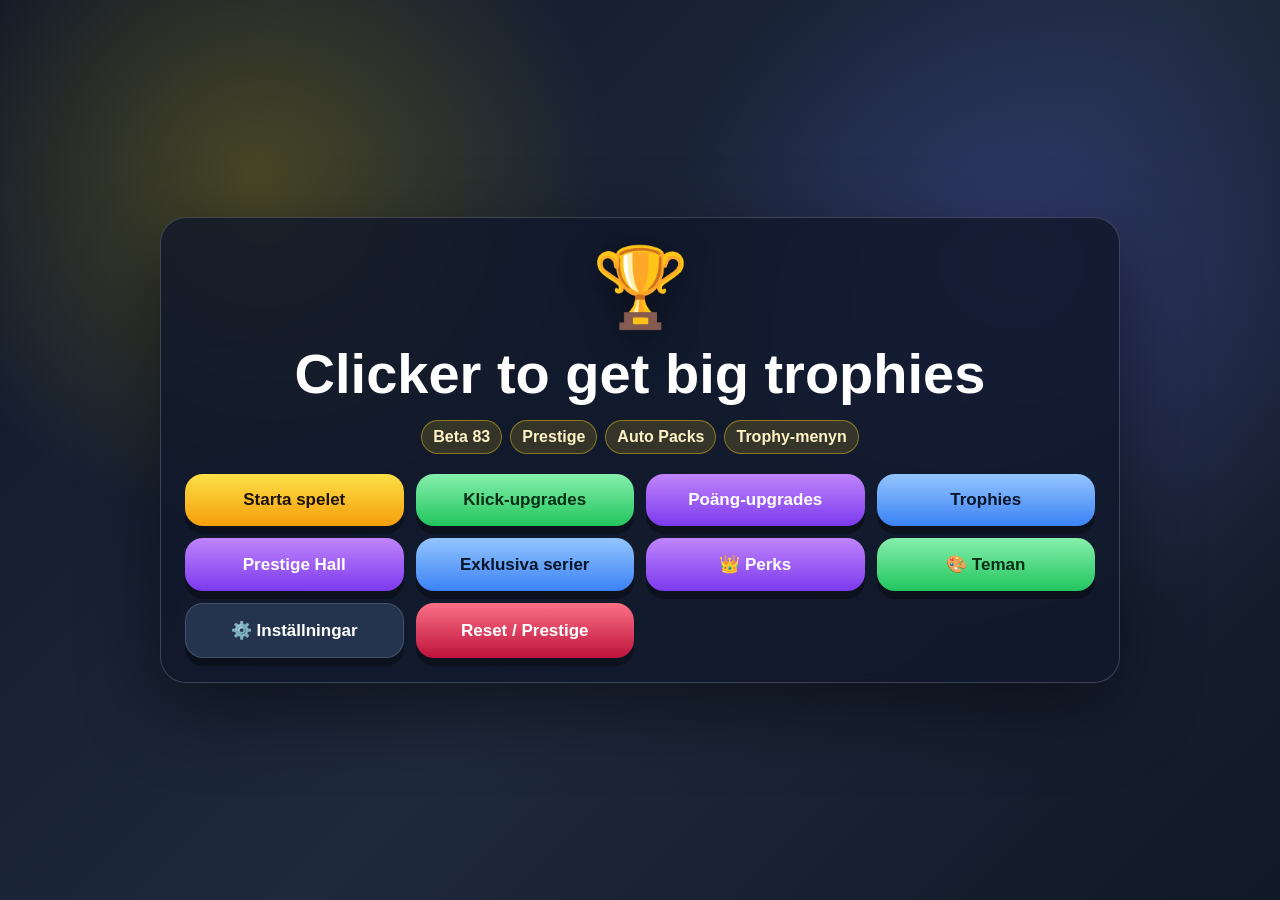
==== index-1.html @ 45971e63 "Add files via upload" ====
<!DOCTYPE html>
<html lang="sv">
<head>
<meta charset="UTF-8">
<meta name="viewport" content="width=device-width, initial-scale=1.0">
<title>Clicker to get big trophies - Beta 83</title>
<meta name="theme-color" content="#1e40af">
<meta name="mobile-web-app-capable" content="yes">
<meta name="apple-mobile-web-app-capable" content="yes">
<meta name="apple-mobile-web-app-status-bar-style" content="black-translucent">
<meta name="apple-mobile-web-app-title" content="Big Trophies">
<link rel="icon" type="image/png" sizes="32x32" href="favicon-32.png">
<link rel="icon" type="image/png" sizes="192x192" href="icon-192.png">
<link rel="apple-touch-icon" href="icon-192.png">
<link rel="manifest" href="manifest.json">
<style>
*{box-sizing:border-box;-webkit-tap-highlight-color:transparent}
html,body{margin:0;width:100%;height:100%;overflow:hidden;font-family:Arial,Helvetica,sans-serif;background:#111827;color:white;user-select:none}
body{
  background:
    radial-gradient(circle at 20% 20%,rgba(255,215,0,.22),transparent 28%),
    radial-gradient(circle at 80% 30%,rgba(99,102,241,.28),transparent 30%),
    linear-gradient(135deg,#0f172a,#1e293b 55%,#111827);
}
.screen{position:fixed;inset:0;display:flex;align-items:center;justify-content:center;padding:18px}
.panel{
  width:min(960px,94vw);max-height:92vh;overflow:auto;background:rgba(15,23,42,.80);
  border:1px solid rgba(255,255,255,.18);border-radius:26px;padding:24px;
  box-shadow:0 26px 80px rgba(0,0,0,.48);text-align:center;backdrop-filter:blur(10px)
}
.logo{font-size:clamp(38px,8vw,78px);margin-bottom:8px;filter:drop-shadow(0 8px 18px rgba(0,0,0,.45))}
h1{margin:0;font-size:clamp(30px,6vw,56px)}
.subtitle{color:#dbeafe;font-size:18px;line-height:1.45;margin:14px auto 18px;max-width:760px}
.tagrow{display:flex;justify-content:center;flex-wrap:wrap;gap:8px;margin:14px 0 20px}
.tag{padding:7px 11px;border-radius:999px;background:rgba(250,204,21,.15);border:1px solid rgba(250,204,21,.45);color:#fef3c7;font-weight:800}
.menu{display:grid;grid-template-columns:repeat(auto-fit,minmax(175px,1fr));gap:12px;margin-top:18px}
button{border:0;border-radius:18px;padding:16px 18px;font-size:17px;font-weight:900;cursor:pointer;box-shadow:0 8px 0 rgba(0,0,0,.32)}
button:active{transform:translateY(3px);box-shadow:0 5px 0 rgba(0,0,0,.32)}
button:disabled{opacity:.45;filter:grayscale(.8);cursor:not-allowed}
.primary{background:linear-gradient(#fde047,#f59e0b);color:#1f1300}
.blue{background:linear-gradient(#93c5fd,#3b82f6);color:#071529}
.green{background:linear-gradient(#86efac,#22c55e);color:#052e16}
.purple{background:linear-gradient(#c084fc,#7c3aed);color:white}
.red{background:linear-gradient(#fb7185,#be123c);color:white}
.dark{background:#24344f;color:white;border:1px solid rgba(255,255,255,.15)}
#gameScreen,#trophyScreen,#aboutScreen,#clickUpgradeScreen,#pointUpgradeScreen,#resetScreen,#prestigeHallScreen,#exclusiveSeriesScreen,#perkScreen,#settingsScreen,#changelogScreen,#themeScreen{display:none}
.topbar{position:absolute;top:14px;left:14px;right:14px;display:flex;justify-content:space-between;gap:10px;z-index:5}
.topbar .rightBtns{display:flex;gap:8px;flex-wrap:wrap;justify-content:flex-end}
.smallBtn{padding:10px 13px;font-size:14px;border-radius:14px}
.stats{display:grid;grid-template-columns:repeat(auto-fit,minmax(145px,1fr));gap:12px;margin:18px 0}
.stat{background:rgba(255,255,255,.08);border:1px solid rgba(255,255,255,.14);border-radius:18px;padding:14px}
.stat b{display:block;font-size:26px;color:#facc15;margin-top:4px;word-break:break-word;overflow-wrap:anywhere}
.gamePanel{width:min(1120px,96vw);}
.playLayout{display:grid;grid-template-columns:minmax(280px,1fr) minmax(260px,360px);gap:20px;align-items:center;margin-top:18px}
.clickZone{display:flex;flex-direction:column;align-items:center;justify-content:center;min-height:min(66vh,560px);padding:8px}
.sideStats{display:grid;grid-template-columns:1fr;gap:12px;align-self:stretch;align-content:center}
.sideStats .stat{text-align:left;min-width:0}
.sideStats .stat b{font-size:clamp(18px,2.6vw,28px);line-height:1.1;max-width:100%;white-space:normal;overflow-wrap:anywhere;word-break:break-word}
.clickButton{
  width:min(390px,58vw,58vh);height:min(390px,58vw,58vh);border-radius:50%;margin:10px auto 14px;
  display:grid;place-items:center;font-size:clamp(86px,16vw,150px);background:radial-gradient(circle at 35% 25%,#fff7ad,#f59e0b 62%,#92400e);
  box-shadow:0 18px 0 #713f12,0 0 60px rgba(250,204,21,.50);border:6px solid rgba(255,255,255,.42);
  cursor:pointer;transition:transform .08s, filter .08s;
}
.clickHint{color:#fef3c7;font-weight:900;text-shadow:0 3px 10px rgba(0,0,0,.55);margin-top:4px}
@media(max-width:760px){
  .playLayout{grid-template-columns:1fr;gap:12px}
  .clickZone{min-height:auto;padding-top:22px}
  .sideStats{grid-template-columns:repeat(2,minmax(0,1fr));align-content:start}
  .sideStats .stat{padding:11px}
  .sideStats .stat b{font-size:clamp(16px,5vw,22px)}
  .clickButton{width:min(320px,72vw);height:min(320px,72vw);font-size:clamp(78px,22vw,126px)}
}
@media(max-width:420px){.sideStats{grid-template-columns:1fr}}
.clickButton:active{transform:scale(.96) translateY(5px);box-shadow:0 10px 0 #713f12,0 0 44px rgba(250,204,21,.42);filter:brightness(1.08)}
.pop{position:fixed;pointer-events:none;font-weight:900;color:#fef3c7;text-shadow:0 3px 8px #000;animation:floatUp .8s ease-out forwards;z-index:99}
@keyframes floatUp{from{opacity:1;transform:translate(-50%,-50%) scale(1)}to{opacity:0;transform:translate(-50%,-130%) scale(1.35)}}
.grid{display:grid;grid-template-columns:repeat(auto-fit,minmax(185px,1fr));gap:12px;margin-top:18px}
.card{padding:16px;border-radius:18px;background:rgba(255,255,255,.08);border:1px solid rgba(255,255,255,.14)}
.card .icon{font-size:44px;margin-bottom:6px}
.locked{opacity:.42;filter:grayscale(.8)}
.unlocked{border-color:rgba(250,204,21,.7);background:rgba(250,204,21,.15);box-shadow:0 0 24px rgba(250,204,21,.16)}
.exclusive{border-color:rgba(255,160,220,.8);background:rgba(255,120,200,.14);box-shadow:0 0 24px rgba(255,120,200,.18)}
.exclusiveBadge{display:inline-block;margin-top:7px;padding:4px 8px;border-radius:999px;background:rgba(255,120,200,.22);border:1px solid rgba(255,170,220,.65);color:#ffd7ef;font-weight:900;font-size:12px}
.blackhole{border-color:#444!important;background:linear-gradient(180deg,#151515,#050505)!important;box-shadow:0 0 20px rgba(0,0,0,.8),0 0 8px rgba(120,120,120,.4)}
.blackholeBadge{display:inline-block;margin-top:7px;padding:4px 8px;border-radius:999px;background:#111;border:1px solid #666;color:#f0f0f0;font-weight:900;font-size:12px}
.infinity{border-color:rgba(140,220,255,.8)!important;background:rgba(60,130,220,.12)!important;box-shadow:0 0 24px rgba(80,180,255,.18)}
.infinityBadge{display:inline-block;margin-top:7px;padding:4px 8px;border-radius:999px;background:rgba(80,180,255,.18);border:1px solid rgba(140,220,255,.7);color:#d8f4ff;font-weight:900;font-size:12px}
.nostalgia{border-color:rgba(217,164,96,.9)!important;background:linear-gradient(180deg,rgba(80,48,25,.35),rgba(40,24,12,.25))!important;box-shadow:0 0 24px rgba(217,164,96,.28)}
.nostalgiaBadge{display:inline-block;margin-top:7px;padding:4px 8px;border-radius:999px;background:rgba(120,72,35,.28);border:1px solid rgba(217,164,96,.75);color:#ffe7bd;font-weight:900;font-size:12px}

.nextGoal{margin-top:10px;color:#dbeafe;font-weight:800}
.upgradeCard{text-align:left;display:flex;gap:14px;align-items:center;justify-content:space-between}
.upgradeInfo{flex:1}
.upgradeInfo b{display:block;font-size:18px;margin-bottom:5px}
.upgradeInfo small{color:#dbeafe;line-height:1.35}
.cost{color:#facc15;font-weight:900}
.count{color:#86efac;font-weight:900}
.warning{border:1px solid rgba(251,113,133,.6);background:rgba(127,29,29,.28);border-radius:18px;padding:16px;margin-top:16px}

.prestigeCard{position:relative;overflow:hidden}
.prestigeLocked{opacity:.55;filter:grayscale(1);background:rgba(80,80,80,.18)!important;border-color:#777!important;box-shadow:none!important}
.prestigeUnlocked{opacity:1!important;filter:none!important;background:linear-gradient(180deg,rgba(34,197,94,.34),rgba(5,46,22,.30))!important;border-color:#22c55e!important;box-shadow:0 0 26px rgba(34,197,94,.48)!important}
.prestigeFrame-bronze{border-color:#cd7f32!important;box-shadow:0 0 20px rgba(205,127,50,.34)}
.prestigeFrame-silver{border-color:#c0c0c0!important;box-shadow:0 0 20px rgba(220,220,220,.34)}
.prestigeFrame-gold{border-color:#ffd700!important;box-shadow:0 0 22px rgba(255,215,0,.38)}
.prestigeFrame-diamond{border-color:#7dd3fc!important;box-shadow:0 0 24px rgba(125,211,252,.42)}
.prestigeFrame-master{border-color:#c084fc!important;box-shadow:0 0 24px rgba(192,132,252,.38)}
.prestigeFrame-galaxy{border-color:#818cf8!important;box-shadow:0 0 26px rgba(129,140,248,.42)}
.prestigeFrame-blackhole{border-color:#111!important;background:linear-gradient(180deg,#161616,#050505)!important;box-shadow:0 0 26px rgba(0,0,0,.9)}
.prestigeFrame-infinity{border-color:#22d3ee!important;box-shadow:0 0 26px rgba(34,211,238,.45)}
.prestigeFrame-legend{border-color:#f59e0b!important;box-shadow:0 0 26px rgba(245,158,11,.48)}
.prestigeFrame-hampus{border-color:#f9a8d4!important;background:rgba(255,120,200,.14)!important;box-shadow:0 0 28px rgba(249,168,212,.42)}
.prestigeFrame-hampusmaster{border-color:#ff66cc!important;background:linear-gradient(180deg,rgba(255,80,180,.25),rgba(80,20,70,.25))!important;box-shadow:0 0 34px rgba(255,102,204,.58),0 0 18px rgba(255,215,0,.25)}
.prestigeFrame-loyal{border-color:#22c55e!important;background:linear-gradient(180deg,rgba(34,197,94,.25),rgba(6,78,59,.25))!important;box-shadow:0 0 34px rgba(34,197,94,.55),0 0 18px rgba(250,204,21,.18)}
.prestigeFrame-mythic{border-color:#fb7185!important;box-shadow:0 0 26px rgba(251,113,133,.45)}
.prestigeFrame-celestial{border-color:#e0f2fe!important;box-shadow:0 0 28px rgba(224,242,254,.48)}
.prestigeFrame-quantum{border-color:#38bdf8!important;box-shadow:0 0 28px rgba(56,189,248,.5)}
.prestigeFrame-universal{border-color:#34d399!important;box-shadow:0 0 28px rgba(52,211,153,.45)}
.prestigeFrame-stellar{border-color:#fb923c!important;box-shadow:0 0 28px rgba(251,146,60,.45)}
.prestigeFrame-emperor{border-color:#a855f7!important;box-shadow:0 0 30px rgba(168,85,247,.5)}
.prestigeFrame-champion{border-color:#f0abfc!important;box-shadow:0 0 30px rgba(240,171,252,.55)}
.prestigeFrame-king{border-color:#facc15!important;background:linear-gradient(180deg,rgba(0,0,0,.72),rgba(120,80,0,.30))!important;box-shadow:0 0 32px rgba(250,204,21,.55)}
.prestigeFrame-memorytrails{border-color:#84cc16!important;background:linear-gradient(180deg,rgba(34,197,94,.26),rgba(14,116,144,.20),rgba(20,30,15,.32))!important;box-shadow:0 0 32px rgba(132,204,22,.55),0 0 16px rgba(45,212,191,.25)}
.prestigeFrame-frontiermemories{border-color:#d97706!important;background:linear-gradient(180deg,rgba(217,119,6,.30),rgba(120,53,15,.26),rgba(25,15,8,.36))!important;box-shadow:0 0 32px rgba(217,119,6,.55),0 0 18px rgba(250,204,21,.24)}
.lockBadge{display:inline-block;margin-top:7px;padding:4px 8px;border-radius:999px;background:rgba(120,120,120,.20);border:1px solid rgba(180,180,180,.45);color:#e5e7eb;font-weight:900;font-size:12px}


.oskarLegacy{border:2px solid #2e8b57!important;
background:linear-gradient(180deg,rgba(32,96,52,.35),rgba(72,52,18,.25))!important;
box-shadow:0 0 18px rgba(46,139,87,.45),0 0 10px rgba(255,215,0,.25)}
.oskarLegacyBadge{
display:inline-block;margin-top:8px;padding:4px 10px;
border-radius:999px;
background:#1f5d38;
color:#fff7cf;
font-weight:bold;
border:1px solid #d4af37;
}


.undercoverSeries{border:2px solid #2563eb!important;
background:linear-gradient(180deg,rgba(30,64,175,.30),rgba(15,23,42,.30))!important;
box-shadow:0 0 18px rgba(37,99,235,.45)}
.undercoverBadge{
display:inline-block;margin-top:8px;padding:4px 10px;
border-radius:999px;
background:#1e3a8a;
color:white;
font-weight:bold;
border:1px solid #60a5fa;
}


.trophyHunterSeries{
  border:2px solid #facc15!important;
  background:linear-gradient(180deg,rgba(120,80,0,.30),rgba(25,20,5,.35))!important;
  box-shadow:0 0 20px rgba(250,204,21,.45),0 0 10px rgba(0,0,0,.35);
}
.trophyHunterBadge{
  display:inline-block;margin-top:8px;padding:4px 10px;border-radius:999px;
  background:#7c5a00;color:#fff7c2;font-weight:bold;border:1px solid #facc15;
}
.trophyInfoBox{
  margin-top:12px;padding:12px;border-radius:14px;background:rgba(0,0,0,.28);
  border:1px solid rgba(255,255,255,.20);color:#e5e7eb;line-height:1.4;font-size:14px;text-align:left;
}
.trophyInfoBox b{color:#facc15}


.cosmicSeries{
border:2px solid #7c3aed!important;
background:linear-gradient(180deg,rgba(40,20,90,.40),rgba(10,20,60,.35))!important;
box-shadow:0 0 22px rgba(124,58,237,.45),0 0 14px rgba(59,130,246,.35);
}
.cosmicBadge{
display:inline-block;
margin-top:8px;
padding:4px 10px;
border-radius:999px;
background:#312e81;
border:1px solid #8b5cf6;
color:#eef2ff;
font-weight:bold;
}


.teamworkSeries{
  border:2px solid #22c55e!important;
  background:linear-gradient(180deg,rgba(34,197,94,.24),rgba(14,116,144,.20))!important;
  box-shadow:0 0 22px rgba(34,197,94,.38),0 0 12px rgba(45,212,191,.25);
}
.teamworkBadge{
  display:inline-block;margin-top:8px;padding:4px 10px;border-radius:999px;
  background:#14532d;color:#dcfce7;font-weight:bold;border:1px solid #86efac;
}

.fridaSeries{
  border:2px solid #f9a8d4!important;
  background:linear-gradient(180deg,rgba(249,168,212,.26),rgba(251,191,36,.16))!important;
  box-shadow:0 0 24px rgba(249,168,212,.42),0 0 14px rgba(250,204,21,.22);
}
.fridaBadge{
  display:inline-block;margin-top:8px;padding:4px 10px;border-radius:999px;
  background:#831843;color:#ffe4f1;font-weight:bold;border:1px solid #f9a8d4;
}

.helgeSeries{
  border:2px solid #86efac!important;
  background:linear-gradient(180deg,rgba(34,197,94,.24),rgba(250,204,21,.14))!important;
  box-shadow:0 0 24px rgba(134,239,172,.42),0 0 14px rgba(250,204,21,.22);
}
.helgeBadge{
  display:inline-block;margin-top:8px;padding:4px 10px;border-radius:999px;
  background:#166534;color:#dcfce7;font-weight:bold;border:1px solid #bbf7d0;
}


.helgeBigPower{
  border:2px solid #facc15!important;
  background:linear-gradient(180deg,rgba(34,197,94,.34),rgba(250,204,21,.22),rgba(15,23,42,.30))!important;
  box-shadow:0 0 28px rgba(250,204,21,.48),0 0 18px rgba(34,197,94,.42);
}
.helgeBigPowerBadge{
  display:inline-block;margin-top:8px;padding:4px 10px;border-radius:999px;
  background:#365314;color:#fef9c3;font-weight:bold;border:1px solid #fde047;
}


.ellieQueen{
  border:2px solid #c084fc!important;
  background:linear-gradient(180deg,rgba(192,132,252,.32),rgba(250,204,21,.18),rgba(30,20,60,.30))!important;
  box-shadow:0 0 28px rgba(192,132,252,.50),0 0 18px rgba(250,204,21,.26);
}
.ellieQueenBadge{
  display:inline-block;margin-top:8px;padding:4px 10px;border-radius:999px;
  background:#581c87;color:#f5e8ff;font-weight:bold;border:1px solid #d8b4fe;
}

.vildaQueen{
  border:2px solid #fb7185!important;
  background:linear-gradient(180deg,rgba(251,113,133,.30),rgba(250,204,21,.18),rgba(70,20,45,.30))!important;
  box-shadow:0 0 28px rgba(251,113,133,.50),0 0 18px rgba(250,204,21,.25);
}
.vildaQueenBadge{
  display:inline-block;margin-top:8px;padding:4px 10px;border-radius:999px;
  background:#881337;color:#ffe4e6;font-weight:bold;border:1px solid #fda4af;
}

.stammisSeries{
  border:2px solid #f59e0b!important;
  background:linear-gradient(180deg,rgba(245,158,11,.26),rgba(120,53,15,.22),rgba(20,20,10,.28))!important;
  box-shadow:0 0 26px rgba(245,158,11,.45),0 0 14px rgba(250,204,21,.20);
}
.stammisBadge{
  display:inline-block;margin-top:8px;padding:4px 10px;border-radius:999px;
  background:#7c2d12;color:#fffbeb;font-weight:bold;border:1px solid #fdba74;
}

.stammisRemixSeries{
  border:2px solid #ef4444!important;
  background:linear-gradient(180deg,rgba(239,68,68,.26),rgba(245,158,11,.22),rgba(69,10,10,.30))!important;
  box-shadow:0 0 28px rgba(239,68,68,.45),0 0 18px rgba(250,204,21,.25);
}
.stammisRemixBadge{
  display:inline-block;margin-top:8px;padding:4px 10px;border-radius:999px;
  background:#7f1d1d;color:#fff7ed;font-weight:bold;border:1px solid #f97316;
}

.memoryTrailsSeries{
  border:2px solid #84cc16!important;
  background:linear-gradient(180deg,rgba(34,197,94,.24),rgba(14,116,144,.18),rgba(20,30,15,.30))!important;
  box-shadow:0 0 26px rgba(132,204,22,.42),0 0 14px rgba(45,212,191,.20);
}
.memoryTrailsBadge{
  display:inline-block;margin-top:8px;padding:4px 10px;border-radius:999px;
  background:#365314;color:#ecfccb;font-weight:bold;border:1px solid #bef264;
}


.frontierMemoriesSeries{
  border:2px solid #d97706!important;
  background:linear-gradient(180deg,rgba(217,119,6,.28),rgba(120,53,15,.26),rgba(25,15,8,.34))!important;
  box-shadow:0 0 28px rgba(217,119,6,.46),0 0 16px rgba(250,204,21,.22);
}
.frontierMemoriesBadge{
  display:inline-block;margin-top:8px;padding:4px 10px;border-radius:999px;
  background:#78350f;color:#ffedd5;font-weight:bold;border:1px solid #fdba74;
}

.sveaSeries{
  border:2px solid #a78bfa!important;
  background:linear-gradient(180deg,rgba(88,28,135,.30),rgba(30,20,60,.32))!important;
  box-shadow:0 0 20px rgba(167,139,250,.45),0 0 10px rgba(255,255,255,.10);
}
.sveaBadge{
  display:inline-block;margin-top:8px;padding:4px 10px;border-radius:999px;
  background:#4c1d95;color:#f3e8ff;font-weight:bold;border:1px solid #c4b5fd;
}

.dorisSeries{
  border:2px solid #fbbf24!important;
  background:linear-gradient(180deg,rgba(251,191,36,.24),rgba(120,53,15,.24))!important;
  box-shadow:0 0 22px rgba(251,191,36,.42),0 0 12px rgba(244,114,182,.20);
}
.dorisBadge{
  display:inline-block;margin-top:8px;padding:4px 10px;border-radius:999px;
  background:#78350f;color:#fffbeb;font-weight:bold;border:1px solid #fcd34d;
}

.seriesLibraryCard{cursor:pointer;text-align:left;position:relative;overflow:hidden}
.seriesLibraryCard:hover{transform:translateY(-2px);transition:.15s}
.seriesLibraryBadge{display:inline-block;margin-top:8px;padding:4px 10px;border-radius:999px;background:rgba(255,255,255,.10);border:1px solid rgba(255,255,255,.22);font-weight:900;font-size:12px}
.seriesInfoBox{margin-top:12px;padding:12px;border-radius:14px;background:rgba(0,0,0,.30);border:1px solid rgba(255,255,255,.20);color:#e5e7eb;line-height:1.45;font-size:14px}
.seriesInfoBox b{color:#facc15}


/* Beta 45: göm snabbmenyer i läs-/kategori-menyer så de inte ligger i vägen */
#trophyScreen .rightBtns,
#prestigeHallScreen .rightBtns,
#exclusiveSeriesScreen .rightBtns,
#aboutScreen .rightBtns,
#resetScreen .rightBtns,
#perkScreen .rightBtns,
#settingsScreen .rightBtns,
#changelogScreen .rightBtns{
  display:none!important;
}
#trophyScreen .topbar,
#prestigeHallScreen .topbar,
#exclusiveSeriesScreen .topbar,
#aboutScreen .topbar,
#resetScreen .topbar,
#perkScreen .topbar,
#settingsScreen .topbar,
#changelogScreen .topbar{
  justify-content:flex-start;
}


/* Beta 57: finslipad Trophy-meny, Perks och inställningar */
.controls{display:flex;gap:10px;flex-wrap:wrap;justify-content:center;margin:14px 0}
.searchInput{width:min(520px,90vw);padding:14px 16px;border-radius:16px;border:1px solid rgba(255,255,255,.22);background:rgba(0,0,0,.28);color:white;font-size:16px;font-weight:800;outline:none}
.filterBtn{padding:10px 13px;font-size:13px;border-radius:999px;background:rgba(255,255,255,.11);color:#fff;border:1px solid rgba(255,255,255,.22);box-shadow:none}
.filterBtn.active{background:linear-gradient(#fde047,#f59e0b);color:#1f1300}
.seriesHeader{grid-column:1/-1;text-align:left;padding:14px 16px;border-radius:18px;background:rgba(0,0,0,.28);border:1px solid rgba(255,255,255,.16);font-weight:900;color:#fef3c7;margin-top:8px}
.seriesProgress{font-size:13px;color:#dbeafe;margin-top:4px;font-weight:800}
.completeBadge{display:inline-block;margin-top:8px;padding:5px 10px;border-radius:999px;background:rgba(34,197,94,.24);border:1px solid rgba(134,239,172,.75);color:#dcfce7;font-weight:900;font-size:12px}
.perkCard{border-color:rgba(250,204,21,.75)!important;background:linear-gradient(180deg,rgba(80,50,120,.28),rgba(20,20,35,.42))!important;box-shadow:0 0 24px rgba(250,204,21,.22)}
.settingsBox{text-align:left;max-width:760px;margin:14px auto;padding:16px;border-radius:18px;background:rgba(0,0,0,.25);border:1px solid rgba(255,255,255,.16)}
textarea.saveBox{width:100%;min-height:110px;border-radius:14px;background:#0b1220;color:#dbeafe;border:1px solid rgba(255,255,255,.22);padding:12px;font-family:monospace}
.settingsMenu{display:grid;grid-template-columns:repeat(auto-fit,minmax(210px,1fr));gap:12px;margin:16px 0}
.settingsSection{display:none}
.settingsSection.active{display:block}
body.noAnim *, body.noAnim *::before, body.noAnim *::after{animation:none!important;transition:none!important}


/* Beta 63: Temaväljare med kattbilder */
body{
  background-image: var(--theme-bg, radial-gradient(circle at 20% 20%,rgba(255,215,0,.22),transparent 28%), radial-gradient(circle at 80% 30%,rgba(99,102,241,.28),transparent 30%), linear-gradient(135deg,#0f172a,#1e293b 55%,#111827))!important;
  background-size: cover!important;
  background-position: center!important;
  background-attachment: fixed!important;
}
body::before{
  content:"";position:fixed;inset:0;pointer-events:none;z-index:-1;
  background:var(--theme-overlay,rgba(0,0,0,0));
}
body.theme-helge{--theme-bg:linear-gradient(rgba(5,10,20,.54),rgba(5,10,20,.82)),var(--theme-photo),linear-gradient(135deg,#0f172a,#1e293b 55%,#111827);--theme-accent:#86efac;--theme-soft:rgba(134,239,172,.28)}
body.theme-doris{--theme-bg:linear-gradient(rgba(5,10,20,.54),rgba(5,10,20,.82)),var(--theme-photo),linear-gradient(135deg,#0f172a,#1e293b 55%,#111827);--theme-accent:#f9a8d4;--theme-soft:rgba(249,168,212,.28)}
body.theme-svea{--theme-bg:linear-gradient(rgba(5,10,20,.54),rgba(5,10,20,.82)),var(--theme-photo),linear-gradient(135deg,#0f172a,#1e293b 55%,#111827);--theme-accent:#fbbf24;--theme-soft:rgba(251,191,36,.28)}
body.theme-classic{--theme-bg:radial-gradient(circle at 20% 20%,rgba(255,215,0,.22),transparent 28%),radial-gradient(circle at 80% 30%,rgba(99,102,241,.28),transparent 30%),linear-gradient(135deg,#0f172a,#1e293b 55%,#111827);--theme-accent:#facc15;--theme-soft:rgba(250,204,21,.15)}
body.theme-cosmic{--theme-bg:radial-gradient(circle at 30% 20%,rgba(168,85,247,.35),transparent 28%),radial-gradient(circle at 70% 35%,rgba(34,211,238,.25),transparent 30%),linear-gradient(135deg,#08001a,#1e1b4b 55%,#020617);--theme-accent:#c084fc;--theme-soft:rgba(168,85,247,.18)}
body.theme-gold{--theme-bg:radial-gradient(circle at 20% 20%,rgba(250,204,21,.45),transparent 28%),radial-gradient(circle at 80% 30%,rgba(245,158,11,.35),transparent 30%),linear-gradient(135deg,#1f1300,#78350f 55%,#111827);--theme-accent:#fde047;--theme-soft:rgba(250,204,21,.22)}
body.theme-helge .panel, body.theme-doris .panel, body.theme-svea .panel, body.theme-cosmic .panel, body.theme-gold .panel{border-color:color-mix(in srgb,var(--theme-accent),white 12%);box-shadow:0 26px 80px rgba(0,0,0,.55),0 0 24px var(--theme-soft)}
.themeGrid{display:grid;grid-template-columns:repeat(auto-fit,minmax(230px,1fr));gap:14px;margin-top:18px}
.themeCard{text-align:left;overflow:hidden;position:relative;padding:0;border:2px solid rgba(255,255,255,.16);background:rgba(0,0,0,.35);border-radius:20px;cursor:pointer;box-shadow:0 10px 30px rgba(0,0,0,.28)}
.themeCard:hover{transform:translateY(-2px);transition:.15s;filter:brightness(1.08)}
.themeCard.activeTheme{border-color:var(--theme-accent,#facc15);box-shadow:0 0 28px var(--theme-soft,rgba(250,204,21,.25))}
.themeThumb{height:135px;background-size:cover;background-position:center;border-bottom:1px solid rgba(255,255,255,.16)}
.themeThumbClassic{background:radial-gradient(circle at 30% 30%,#fde047,transparent 35%),linear-gradient(135deg,#0f172a,#1e293b)}
.themeThumbCosmic{background:radial-gradient(circle at 20% 20%,#a855f7,transparent 30%),radial-gradient(circle at 80% 40%,#22d3ee,transparent 25%),linear-gradient(135deg,#08001a,#1e1b4b)}
.themeThumbGold{background:radial-gradient(circle at 30% 30%,#fde047,transparent 30%),linear-gradient(135deg,#78350f,#111827)}
.themeBody{padding:14px}
.themeBody b{display:block;font-size:20px;margin-bottom:6px;color:var(--theme-accent,#facc15)}
.themeBody small{color:#dbeafe;line-height:1.35}
.themeActiveBadge{display:inline-block;margin-top:9px;padding:5px 10px;border-radius:999px;background:rgba(34,197,94,.22);border:1px solid rgba(134,239,172,.7);color:#dcfce7;font-weight:900;font-size:12px}
.themeCard.lockedTheme{opacity:.55;filter:grayscale(.8);cursor:not-allowed}
.themeCard.lockedTheme:hover{transform:none;filter:grayscale(.8)}
.themeLockBadge{display:inline-block;margin-top:9px;padding:5px 10px;border-radius:999px;background:rgba(120,120,120,.24);border:1px solid rgba(200,200,200,.55);color:#e5e7eb;font-weight:900;font-size:12px}
.themeThumbHampusmaster{background:radial-gradient(circle at 20% 20%,#ff66cc,transparent 28%),radial-gradient(circle at 80% 40%,#fde047,transparent 28%),linear-gradient(135deg,#2a1034,#111827)}
.themeThumbTrophyhunter{background:radial-gradient(circle at 25% 25%,#facc15,transparent 30%),linear-gradient(135deg,#7c5a00,#111827)}
.themeThumbQueencrown{background:radial-gradient(circle at 25% 25%,#c084fc,transparent 28%),radial-gradient(circle at 80% 35%,#fb7185,transparent 30%),linear-gradient(135deg,#2e1065,#111827)}
.themeThumbCatfamily{background:radial-gradient(circle at 25% 25%,#86efac,transparent 25%),radial-gradient(circle at 70% 30%,#f9a8d4,transparent 25%),radial-gradient(circle at 55% 75%,#fbbf24,transparent 25%),linear-gradient(135deg,#0f172a,#1e293b)}
.themeThumbPrestigeking{background:radial-gradient(circle at 30% 20%,#fde047,transparent 26%),radial-gradient(circle at 70% 45%,#f59e0b,transparent 30%),linear-gradient(135deg,#1f1300,#4c1d95)}
body.theme-hampusmaster{--theme-bg:radial-gradient(circle at 20% 20%,rgba(255,102,204,.40),transparent 28%),radial-gradient(circle at 82% 35%,rgba(250,204,21,.34),transparent 30%),linear-gradient(135deg,#2a1034,#1f133f 55%,#111827);--theme-accent:#ff66cc;--theme-soft:rgba(255,102,204,.22)}
body.theme-trophyhunter{--theme-bg:radial-gradient(circle at 22% 22%,rgba(250,204,21,.42),transparent 28%),radial-gradient(circle at 75% 35%,rgba(245,158,11,.30),transparent 30%),linear-gradient(135deg,#1f1300,#422006 55%,#111827);--theme-accent:#facc15;--theme-soft:rgba(250,204,21,.22)}
body.theme-queencrown{--theme-bg:radial-gradient(circle at 20% 20%,rgba(192,132,252,.38),transparent 28%),radial-gradient(circle at 80% 35%,rgba(251,113,133,.32),transparent 30%),linear-gradient(135deg,#2e1065,#4a044e 55%,#111827);--theme-accent:#d8b4fe;--theme-soft:rgba(216,180,254,.22)}
body.theme-catfamily{--theme-bg:radial-gradient(circle at 18% 22%,rgba(134,239,172,.32),transparent 25%),radial-gradient(circle at 75% 28%,rgba(249,168,212,.28),transparent 26%),radial-gradient(circle at 55% 78%,rgba(251,191,36,.26),transparent 28%),linear-gradient(135deg,#0f172a,#1e293b 55%,#111827);--theme-accent:#86efac;--theme-soft:rgba(134,239,172,.18)}
body.theme-prestigeking{--theme-bg:radial-gradient(circle at 25% 20%,rgba(253,224,71,.48),transparent 28%),radial-gradient(circle at 78% 38%,rgba(168,85,247,.30),transparent 30%),linear-gradient(135deg,#1f1300,#4c1d95 55%,#111827);--theme-accent:#fde047;--theme-soft:rgba(253,224,71,.24)}
body.theme-hampusmaster .panel, body.theme-trophyhunter .panel, body.theme-queencrown .panel, body.theme-catfamily .panel, body.theme-prestigeking .panel{border-color:color-mix(in srgb,var(--theme-accent),white 12%);box-shadow:0 26px 80px rgba(0,0,0,.55),0 0 24px var(--theme-soft)}

.themeThumbBronzechampion{background:radial-gradient(circle at 28% 24%,#cd7f32,transparent 30%),radial-gradient(circle at 75% 40%,#92400e,transparent 28%),linear-gradient(135deg,#1c1208,#111827)}
.themeThumbSilverchampion{background:radial-gradient(circle at 28% 24%,#e5e7eb,transparent 30%),radial-gradient(circle at 75% 40%,#93c5fd,transparent 28%),linear-gradient(135deg,#111827,#1e3a8a)}
.themeThumbGoldchampion{background:radial-gradient(circle at 28% 24%,#fde047,transparent 30%),radial-gradient(circle at 75% 40%,#f59e0b,transparent 28%),linear-gradient(135deg,#1f1300,#111827)}
.themeThumbDiamondcollector{background:radial-gradient(circle at 28% 24%,#7dd3fc,transparent 30%),radial-gradient(circle at 75% 40%,#22d3ee,transparent 28%),linear-gradient(135deg,#082f49,#111827)}
.themeThumbHalloflegends{background:radial-gradient(circle at 20% 20%,#fde047,transparent 24%),radial-gradient(circle at 78% 28%,#c084fc,transparent 27%),radial-gradient(circle at 50% 78%,#f0abfc,transparent 25%),linear-gradient(135deg,#1f1300,#2e1065 55%,#020617)}
body.theme-bronzechampion{--theme-bg:radial-gradient(circle at 22% 20%,rgba(205,127,50,.42),transparent 28%),radial-gradient(circle at 80% 35%,rgba(146,64,14,.32),transparent 30%),linear-gradient(135deg,#1c1208,#3b1f0b 55%,#111827);--theme-accent:#cd7f32;--theme-soft:rgba(205,127,50,.22)}
body.theme-silverchampion{--theme-bg:radial-gradient(circle at 22% 20%,rgba(229,231,235,.36),transparent 28%),radial-gradient(circle at 80% 35%,rgba(147,197,253,.30),transparent 30%),linear-gradient(135deg,#111827,#1e3a8a 55%,#020617);--theme-accent:#e5e7eb;--theme-soft:rgba(229,231,235,.20)}
body.theme-goldchampion{--theme-bg:radial-gradient(circle at 22% 20%,rgba(253,224,71,.48),transparent 28%),radial-gradient(circle at 80% 35%,rgba(245,158,11,.36),transparent 30%),linear-gradient(135deg,#1f1300,#78350f 55%,#111827);--theme-accent:#fde047;--theme-soft:rgba(253,224,71,.24)}
body.theme-diamondcollector{--theme-bg:radial-gradient(circle at 22% 20%,rgba(125,211,252,.42),transparent 28%),radial-gradient(circle at 80% 35%,rgba(34,211,238,.32),transparent 30%),linear-gradient(135deg,#082f49,#164e63 55%,#020617);--theme-accent:#7dd3fc;--theme-soft:rgba(125,211,252,.24)}
body.theme-halloflegends{--theme-bg:radial-gradient(circle at 20% 20%,rgba(253,224,71,.48),transparent 25%),radial-gradient(circle at 80% 30%,rgba(192,132,252,.40),transparent 28%),radial-gradient(circle at 50% 78%,rgba(240,171,252,.28),transparent 26%),linear-gradient(135deg,#1f1300,#2e1065 55%,#020617);--theme-accent:#fde047;--theme-soft:rgba(253,224,71,.28)}
body.theme-bronzechampion .panel, body.theme-silverchampion .panel, body.theme-goldchampion .panel, body.theme-diamondcollector .panel, body.theme-halloflegends .panel{border-color:color-mix(in srgb,var(--theme-accent),white 12%);box-shadow:0 26px 80px rgba(0,0,0,.55),0 0 24px var(--theme-soft)}



</style>
</head>
<body>

<section id="menuScreen" class="screen">
  <div class="panel">
    <div class="logo">🏆</div>
    <h1>Clicker to get big trophies</h1>
    <div class="tagrow">
      <span class="tag">Beta 83</span>
      <span class="tag">Prestige</span>
      <span class="tag">Auto Packs</span>
      <span class="tag">Trophy-menyn</span>
    </div>
    <div class="menu">
      <button class="primary" onclick="showScreen('gameScreen')">Starta spelet</button>
      <button class="green" onclick="showScreen('clickUpgradeScreen')">Klick-upgrades</button>
      <button class="purple" onclick="showScreen('pointUpgradeScreen')">Poäng-upgrades</button>
      <button class="blue" onclick="showScreen('trophyScreen')">Trophies</button>
      <button class="purple" onclick="showScreen('prestigeHallScreen')">Prestige Hall</button>
      <button class="blue" onclick="showScreen('exclusiveSeriesScreen')">Exklusiva serier</button>
      <button class="purple" onclick="showScreen('perkScreen')">👑 Perks</button>
      <button class="green" onclick="showScreen('themeScreen')">🎨 Teman</button>
      <button class="dark" onclick="showScreen('settingsScreen')">⚙️ Inställningar</button>
      <button class="red" onclick="showScreen('resetScreen')">Reset / Prestige</button>
    </div>
  </div>
</section>

<section id="gameScreen" class="screen">
  <div class="topbar">
    <button class="smallBtn dark" onclick="showScreen('menuScreen')">← Meny</button>
    <div class="rightBtns">
      <button class="smallBtn green" onclick="showScreen('clickUpgradeScreen')">Klick</button>
      <button class="smallBtn purple" onclick="showScreen('pointUpgradeScreen')">Poäng</button>
      <button class="smallBtn blue" onclick="showScreen('trophyScreen')">Trophies</button>
    </div>
  </div>
  <div class="panel gamePanel">
    <div class="playLayout">
      <div class="clickZone">
        <div id="clickButton" class="clickButton">👆</div>
        <div class="clickHint">Tryck för klick & poäng</div>
        <div class="nextGoal" id="nextGoalText">Nästa trophy laddas...</div>
      </div>
      <div class="sideStats">
        <div class="stat">Poäng <b id="scoreText">0</b></div>
        <div class="stat">Totala klick <b id="clickText">0</b></div>
        <div class="stat">Klick per tryck <b id="clickPowerText">1×</b></div>
        <div class="stat">Poäng per tryck <b id="pointPowerText">1×</b></div>
        <div class="stat">Prestigebonus <b id="prestigeBonusText">1×</b></div>
      </div>
    </div>
  </div>
</section>

<section id="clickUpgradeScreen" class="screen">
  <div class="topbar">
    <button class="smallBtn dark" onclick="showScreen('menuScreen')">← Meny</button>
    <div class="rightBtns">
      <button class="smallBtn primary" onclick="showScreen('gameScreen')">Spela</button>
      <button class="smallBtn purple" onclick="showScreen('pointUpgradeScreen')">Poäng-upgrades</button>
    </div>
  </div>
  <div class="panel">
    <h1>Klick-upgrades</h1>
    <p class="subtitle">Klick-upgrades är bara för klickstyrka och autoclicks. Perks ligger separat i Perks-menyn.</p>
    <div class="stats">
      <div class="stat">Poäng <b id="clickUpgradeScoreText">0</b></div>
      <div class="stat">Klick per tryck <b id="clickUpgradePowerText">1×</b></div>
      <div class="stat">Auto klick/sek <b id="autoClickRateText">0×</b></div>
    </div>
    <div class="grid" id="clickUpgradeGrid"></div>
  </div>
</section>

<section id="pointUpgradeScreen" class="screen">
  <div class="topbar">
    <button class="smallBtn dark" onclick="showScreen('menuScreen')">← Meny</button>
    <div class="rightBtns">
      <button class="smallBtn primary" onclick="showScreen('gameScreen')">Spela</button>
      <button class="smallBtn green" onclick="showScreen('clickUpgradeScreen')">Klick-upgrades</button>
    </div>
  </div>
  <div class="panel">
    <h1>Poäng-upgrades</h1>
    <p class="subtitle">Poäng-upgrades är bara för poängstyrka och autopoäng. Perks ligger separat i Perks-menyn.</p>
    <div class="stats">
      <div class="stat">Poäng <b id="pointUpgradeScoreText">0</b></div>
      <div class="stat">Poäng per tryck <b id="pointUpgradePowerText">1×</b></div>
      <div class="stat">Auto poäng/sek <b id="autoPointRateText">0×</b></div>
    </div>
    <div class="grid" id="pointUpgradeGrid"></div>
  </div>
</section>

<section id="trophyScreen" class="screen">
  <div class="topbar">
    <button class="smallBtn dark" onclick="showScreen('menuScreen')">← Meny</button>
    <div class="rightBtns">
      <button class="smallBtn primary" onclick="showScreen('gameScreen')">Spela</button>
      <button class="smallBtn green" onclick="showScreen('clickUpgradeScreen')">Klick</button>
      <button class="smallBtn purple" onclick="showScreen('pointUpgradeScreen')">Poäng</button>
    </div>
  </div>
  <div class="panel">
    <h1>Trophies</h1>
    <p class="subtitle">Här visas alla trophies som går att låsa upp. Här finns trophy-räknaren med totalt antal trophies. Sök, filtrera och öppna specialtrophies för beskrivning och citat.</p>
    <div class="stats">
      <div class="stat">Trophies <b id="trophyMenuCountText">0/0</b></div>
      <div class="stat">Aktivt filter <b id="activeFilterText">Alla</b></div>
    </div>
    <div class="controls">
      <input id="trophySearch" class="searchInput" placeholder="Sök trophy eller serie..." oninput="setTrophySearch(this.value)">
      <button class="filterBtn active" data-filter="all" onclick="setTrophyFilter('all')">Alla</button>
      <button class="filterBtn" data-filter="unlocked" onclick="setTrophyFilter('unlocked')">Upplåsta</button>
      <button class="filterBtn" data-filter="locked" onclick="setTrophyFilter('locked')">Låsta</button>
      <button class="filterBtn" data-filter="cats" onclick="setTrophyFilter('cats')">Kattserier</button>
      <button class="filterBtn" data-filter="queens" onclick="setTrophyFilter('queens')">Queen Series</button>
      <button class="filterBtn" data-filter="special" onclick="setTrophyFilter('special')">Special</button>
      <button class="filterBtn" data-filter="endgame" onclick="setTrophyFilter('endgame')">Endgame</button>
    </div>
    <div class="grid" id="seriesProgressGrid"></div>
    <div class="grid" id="trophyGrid"></div>
  </div>
</section>

<section id="resetScreen" class="screen">
  <div class="topbar">
    <button class="smallBtn dark" onclick="showScreen('menuScreen')">← Meny</button>
  </div>
  <div class="panel">
    <h1>Reset / Prestige</h1>
    <p class="subtitle">Här kan du börja om. Vanlig reset rensar allt. Prestige kan bara göras när alla trophies är upplåsta och ger permanent poängbonus.</p>
    <div class="stats">
      <div class="stat">Prestige Level <b id="prestigeLevelText">0</b></div><div class="stat">Prestige Titel <b id="prestigeTitleText">Ingen</b></div>
      <div class="stat">Permanent bonus <b id="resetPrestigeBonusText">1×</b></div>
      <div class="stat">Nästa prestige <b id="nextPrestigeText">2×</b></div>
      <div class="stat">Upplåsta trophies <b id="resetTrophyText">0</b></div>
    </div>
    <div class="warning">
      <b>Vanlig reset</b>
      <p>Rensar poäng, klick, upgrades, autos och trophies. Prestige rensas också.</p>
      <button class="red" onclick="hardReset()">Resetta allt</button>
    </div>
    <div class="warning">
      <b>Prestige reset</b>
      <p>Kan bara användas när du har låst upp alla trophies. Du börjar om, men får +1 permanent prestigebonus. Level 1 ger 2× på både klick och poäng, level 2 ger 3×, level 3 ger 4× och så vidare. Från Hampus Master och vidare till Hampus Grandmaster får du ännu större bonusar. Hampus Grandmaster I till V, Loyal Member I till V, Memory Trail-prestiger och Frontier Memories-prestiger ger sina egna specialbonusar för klick och poäng.</p>
      <button class="primary" id="prestigeBtn" onclick="prestigeReset()">Prestige Reset</button>
    </div>
  </div>
</section>



<section id="prestigeHallScreen" class="screen">
  <div class="topbar">
    <button class="smallBtn dark" onclick="showScreen('menuScreen')">← Meny</button>
  </div>
  <div class="panel">
    <h1>👑 Prestige Hall</h1>
    <p class="subtitle">Här är alla prestiger som är tillgängliga och kan låsas upp. De som du inte har är gråa och har ett lås på sig. De du har blir gröna.</p>
    <div class="stats">
      <div class="stat">Din Prestige <b id="hallPrestigeLevel">0</b></div>
      <div class="stat">Din Titel <b id="hallPrestigeTitle">Ingen</b></div>
      <div class="stat">Nästa mål <b id="hallNextGoal">Prestige 1</b></div>
    </div>
    <div class="grid" id="prestigeHallGrid"></div>
  </div>
</section>


<section id="exclusiveSeriesScreen" class="screen">
  <div class="topbar">
    <button class="smallBtn dark" onclick="showScreen('menuScreen')">← Meny</button>
    <div class="rightBtns">
      <button class="smallBtn blue" onclick="showScreen('trophyScreen')">Trophies</button>
      <button class="smallBtn green" onclick="showScreen('clickUpgradeScreen')">Klick-upgrades</button>
      <button class="smallBtn purple" onclick="showScreen('pointUpgradeScreen')">Poäng-upgrades</button>
    </div>
  </div>
  <div class="panel">
    <h1>✨ Exklusiva serier</h1>
    <p class="subtitle">
      Här kan du se alla exklusiva serier som finns i spelet och läsa vad varje serie handlar om.
      Tryck på en kategori för att öppna eller stänga beskrivningen.
    </p>
    <div class="grid" id="exclusiveSeriesGrid">

      <div class="card seriesLibraryCard exclusive"><div class="icon">🐾</div><b>Hampus Exclusive</b><br><small>Trophy-serie</small><br><span class="seriesLibraryBadge">🐾 Hampus Exclusive</span><div class="seriesInfoBox"><b>Vad är detta?</b><br>En personlig serie inspirerad av Hampus, med minne och värme som tema.</div></div>
      <div class="card seriesLibraryCard nostalgia"><div class="icon">📼</div><b>Nostalgia Series</b><br><small>Trophy-serie och upgrades</small><br><span class="seriesLibraryBadge">📼 Nostalgia Series</span><div class="seriesInfoBox"><b>Vad är detta?</b><br>En retroserie om gamla spelminnen, sparfiler och nostalgi.</div></div>
      <div class="card seriesLibraryCard oskarLegacy"><div class="icon">🟢</div><b>Oskar Legacy Series</b><br><small>Trophy-serie</small><br><span class="seriesLibraryBadge">🟢 Oskar Legacy Series</span><div class="seriesInfoBox"><b>Vad är detta?</b><br>En personlig serie om Oskars spelresa, idéer och kreativa avtryck i projektet.</div></div>
      <div class="card seriesLibraryCard undercoverSeries"><div class="icon">🕶️</div><b>Undercover Series</b><br><small>Trophy-serie</small><br><span class="seriesLibraryBadge">🕶️ Undercover Series</span><div class="seriesInfoBox"><b>Vad är detta?</b><br>En hemlig, agentlik och mystisk trophy-serie.</div></div>
      <div class="card seriesLibraryCard trophyHunterSeries"><div class="icon">🏆</div><b>Trophy Hunter Series</b><br><small>Trophy-serie med läsbar info</small><br><span class="seriesLibraryBadge">🟡 Trophy Hunter Series</span><div class="seriesInfoBox"><b>Vad är detta?</b><br>Första serien där man kan trycka på en trophy och läsa en beskrivning.</div></div>
      <div class="card seriesLibraryCard blackhole"><div class="icon">🕳️</div><b>Black Hole Special</b><br><small>Special trophies</small><br><span class="seriesLibraryBadge">🕳️ Black Hole Special</span><div class="seriesInfoBox"><b>Vad är detta?</b><br>En mörk endgame-serie för riktigt höga mål.</div></div>
      <div class="card seriesLibraryCard infinity"><div class="icon">♾️</div><b>Infinity Series</b><br><small>Endgame trophies</small><br><span class="seriesLibraryBadge">♾️ Infinity Series</span><div class="seriesInfoBox"><b>Vad är detta?</b><br>En serie för spelets nästan oändliga slutmål.</div></div>
      <div class="card seriesLibraryCard cosmicSeries"><div class="icon">🌌</div><b>Cosmic Series</b><br><small>Exklusiv upgrade-serie</small><br><span class="seriesLibraryBadge">🌌 Cosmic Series</span><div class="seriesInfoBox"><b>Vad är detta?</b><br>Spelets första exklusiva upgrade-serie för både klick och poäng.</div></div>

    </div>
  </div>
</section>


<section id="perkScreen" class="screen">
  <div class="topbar"><button class="smallBtn dark" onclick="showScreen('menuScreen')">← Meny</button></div>
  <div class="panel">
    <h1>👑 Perks</h1>
    <p class="subtitle">Här samlas Big Power-ups och Queen-serierna. De påverkar både klick och poäng, så de är spelets lilla kungliga maskinrum.</p>
    <div class="stats">
      <div class="stat">Poäng <b id="perkScoreText">0</b></div>
      <div class="stat">Klickstyrka <b id="perkClickPowerText">0×</b></div>
      <div class="stat">Poängstyrka <b id="perkPointPowerText">0×</b></div>
    </div>
    <div class="grid" id="perkGrid"></div>


  </div>
</section>


<section id="themeScreen" class="screen">
  <div class="topbar"><button class="smallBtn dark" onclick="showScreen('menuScreen')">← Meny</button></div>
  <div class="panel">
    <h1>🎨 Teman</h1>
    <p class="subtitle">Här finns alla teman som du kan välja mellan. Vissa teman är tillgängliga direkt, medan andra är låsta och kan låsas upp genom att prestiga eller genom att nå särskilda prestationer under spelets gång.</p>
    <div class="stats">
      <div class="stat">Aktivt tema <b id="activeThemeText">Classic</b></div>
    </div>
    <div class="themeGrid" id="themeGrid"></div>
  </div>
</section>

<section id="changelogScreen" class="screen">
  <div class="topbar"><button class="smallBtn dark" onclick="showScreen('menuScreen')">← Meny</button></div>
  <div class="panel">
    <h1>📜 Uppdateringar</h1>
    <p class="subtitle">Spelets lilla historiebok, från kattserier till drottningperks och UI-finslipning.</p>
    <div class="grid">
      <div class="card unlocked"><b>Beta 80</b><br><small>Frontier Memories fick fem nya prestiges från 116 till 120. Frontier-perksen låses nu upp vid rätt Frontier-prestige och visar upplåsningskravet som badge i Perks-menyn.</small></div>
      <div class="card unlocked"><b>Beta 77</b><br><small>Städade Perks-menyn: upplåsningskrav visas endast som badge under varje perk, inte inne i beskrivningstexten.</small></div>
      <div class="card unlocked"><b>Beta 75</b><br><small>Frontier Memories Perks visar nu tydligt i varje beskrivning hur mycket klick och poäng varje perk ger.</small></div>
      <div class="card unlocked"><b>Beta 74</b><br><small>Frontier Memories fick fem riktiga perks i Perks-menyn: Trail Boost, Horizon Power, Campfire Strength, Legend Boost och Eternal Trail.</small></div>
      <div class="card unlocked"><b>Beta 79</b><br><small>Prestige Hall visar nu rätt bonusnamn för varje specialprestige, till exempel Hampus Grandmaster Bonus, Loyal Member Bonus och Memory Trails Bonus.</small></div>
      <div class="card unlocked"><b>Beta 78</b><br><small>Memory Trails fick fem nya prestiges efter 110: Seeker, Wanderer, Keeper, Guardian och Legend. Memory Trails-perksen låses nu upp vid Prestige 111 till 115.</small></div>
      <div class="card unlocked"><b>Beta 72</b><br><small>Frontier Memories Series lades till med fem nya Red Dead Online-inspirerade trophies, personlig PlayStation-seriebeskrivning, citat och western-färger.</small></div>
      <div class="card unlocked"><b>Beta 71</b><br><small>Tog bort Hampus Starter Pack Autoclicker och Hampus Starter Pack Autopoäng eftersom de var för overpowered. Vanliga auto-packs finns kvar.</small></div>
      <div class="card unlocked"><b>Beta 70</b><br><small>Fixade att Memory Trails Series även syns i Trophy-menyn genom att koppla in serien i trophy-grupperingen.</small></div>
      <div class="card unlocked"><b>Beta 69</b><br><small>Memory Trails Series lades till med fem nya trophies, fem perks, personlig seriebeskrivning om en lång PlayStation-spelresa med en vän, citat, beskrivningar och egen grön/natur-design.</small></div>
      <div class="card unlocked"><b>Beta 68</b><br><small>Stammis Remix Series lades till med fem nya trophies, fem perks endast i Perks-menyn, upplåsningskrav, beskrivningar, citat och egen orange/röd/guld-design.</small></div>
      <div class="card unlocked"><b>Beta 67</b><br><small>Fem nya Trophy Unlock Themes lades till och låses upp via antal upplåsta trophies.</small></div>
      <div class="card unlocked"><b>Beta 66</b><br><small>Fem nya låsbara teman lades till: Hampus Master, Trophy Hunter, Queen Crown, Cat Family och Prestige King.</small></div>
      <div class="card"><b>Beta 52</b><br><small>Helge Big Power lades till som kombinerad klick- och poängpower.</small></div>
      <div class="card"><b>Beta 53-54</b><br><small>Ellie the Queen Series lades till och kopplades in i Trophy-menyn.</small></div>
      <div class="card"><b>Beta 55</b><br><small>Vilda the Next Queen Series lades till.</small></div>
      <div class="card unlocked"><b>Beta 64</b><br><small>Riktig felsökning av Teman-menyn: tog bort tidig applyTheme-krasch som stoppade JavaScript innan Helge, Doris och Svea kunde renderas.</small></div>
      <div class="card unlocked"><b>Beta 59</b><br><small>Städad spelvy: trophy-antalet visas bara i Trophy-menyn och perks ligger endast i Perks-menyn, separerade från klick- och poäng-upgrades.</small></div>
      <div class="card unlocked"><b>Beta 57</b><br><small>Stor finslipning: Trophy-filter, sök, serieprogress, Perks-meny, Inställningar, Changelog och automatiska trophy-siffror.</small></div>
    </div>
  </div>
</section>

<section id="settingsScreen" class="screen">
  <div class="topbar"><button class="smallBtn dark" onclick="showScreen('menuScreen')">← Meny</button></div>
  <div class="panel">
    <h1>⚙️ Inställningar</h1>
    <p class="subtitle">Välj vad du vill öppna.</p>

    <div class="settingsMenu">
      <button class="blue" onclick="openSettingsSection('aboutSettingsSection')">Vad är detta för spel?</button>
      <button class="green" onclick="openSettingsSection('saveSettingsSection')">Sparmeny</button>
    </div>

    <div id="aboutSettingsSection" class="settingsBox settingsSection active">
      <h2>Vad är detta för spel?</h2>
      <p>
        <b>Clicker to get big trophies</b> är ett långsiktigt webbspel där du samlar klick, poäng, trophies, perks och prestigetitlar.
      </p>
      <p>
        Spelet bygger på Oskars egna idéer: Hampus-serien, kattfamiljen, exklusiva serier, Queen-perks, prestige-systemet och känslan av att hela tiden låsa upp något nytt.
      </p>
      <p>
        💡 <b>Spelidé & kreativ design:</b> Oskar<br>
        💻 <b>Programmering & teknisk utveckling:</b> ChatGPT<br>
        📌 <b>Nuvarande version:</b> Beta 80
      </p>
    </div>

    <div id="saveSettingsSection" class="settingsBox settingsSection">
      <h2>Sparmeny</h2>
      <p>Här kan du exportera eller importera din sparfil. Bra om du vill säkerhetskopiera progressen innan du testar nya versioner.</p>
      <button class="green" onclick="exportSave()">Exportera save</button><br><br>
      <textarea id="exportBox" class="saveBox" placeholder="Din sparfil hamnar här..."></textarea>
      <br><br>
      <textarea id="importBox" class="saveBox" placeholder="Klistra in exporterad save här..."></textarea><br><br>
      <button class="primary" onclick="importSave()">Importera save</button>
    </div>
  </div>
</section>

<script>
const SAVE_KEY = "ctgbt_beta19_save";

const defaultState = {
  score:0,
  clicks:0,
  clickUpgradeCounts:{},
  pointUpgradeCounts:{},
  autoClickCounts:{},
  autoPointCounts:{},
  bigPowerCounts:{},
  prestige:0,
  theme:"classic"
};

let state = loadState();
let selectedTrophyName = "";
let selectedExclusiveSeries = "";
let trophyFilter = "all";
let trophySearch = "";

const trophies = [
  {name:"Mini Trophy", icon:"🥉", need:10},
  {name:"Medium Trophy", icon:"🥈", need:50},
  {name:"Big Trophy", icon:"🥇", need:100},
  {name:"Giant Trophy", icon:"🏆", need:250},
  {name:"Mega Trophy", icon:"💎", need:500},
  {name:"King Trophy", icon:"👑", need:1000},
  {name:"Mountain Trophy", icon:"⛰️", need:1500},
  {name:"Crystal Trophy", icon:"🔷", need:2500},
  {name:"Dragon Trophy", icon:"🐉", need:5000},
  {name:"Galaxy Trophy", icon:"🌌", need:10000},
  {name:"God Trophy", icon:"🌟", need:25000},
  {name:"Hampus Tass", icon:"🐾", need:50000, exclusive:true},
  {name:"Hampus Sol", icon:"☀️", need:100000, exclusive:true},
  {name:"Hampus Hjärta", icon:"❤️", need:250000, exclusive:true},
  {name:"Hampus Legend", icon:"😺", need:500000, exclusive:true},
  {name:"Hampus Sista Färd", icon:"🌈", need:1000000, exclusive:true},
  {name:"The First Memory", icon:"📼", need:75000, nostalgia:true},
  {name:"Retro Gamer", icon:"🎮", need:250000, nostalgia:true},
  {name:"Memory Collector", icon:"📷", need:1000000, nostalgia:true},
  {name:"Old Save File", icon:"💾", need:5000000, nostalgia:true},
  {name:"Golden Memories", icon:"🌅", need:25000000, nostalgia:true},
{name:"Oskar's Beginning", icon:"🌱", need:100000, oskarlegacy:true},
{name:"Oskar's Journey", icon:"🎮", need:500000, oskarlegacy:true},
{name:"Oskar's Legacy", icon:"🏆", need:2500000, oskarlegacy:true},
{name:"Oskar's Triumph", icon:"👑", need:10000000, oskarlegacy:true},
{name:"Oskar's Eternal Legacy", icon:"🌟", need:50000000, oskarlegacy:true},
{name:"Hidden Rookie", icon:"🕶️", need:150000, undercover:true},
{name:"Secret Explorer", icon:"🕵️", need:750000, undercover:true},
{name:"Undercover Agent", icon:"🎯", need:3000000, undercover:true},
{name:"Elite Undercover", icon:"👑", need:12000000, undercover:true},
{name:"Undercover Legend", icon:"🌌", need:60000000, undercover:true},
  {name:"Rookie Hunter", icon:"🏅", need:250000, trophyhunter:true, info:"Alla stora trophyjägare börjar någonstans. Den här trofén symboliserar de första stegen mot att bli en mästare på att samla belöningar.", quote:"Every legend starts as a rookie."},
  {name:"Dedicated Hunter", icon:"🥈", need:1000000, trophyhunter:true, info:"Visar att spelaren fortsätter att samla utan att ge upp. Varje ny trophy är ett steg närmare den ultimata samlingen.", quote:"Persistence builds great collections."},
  {name:"Master Collector", icon:"🥇", need:5000000, trophyhunter:true, info:"Den här trofén tilldelas spelare som verkligen satsar på att samla och utveckla sitt konto under lång tid.", quote:"Collection becomes dedication."},
  {name:"Ultimate Trophy Hunter", icon:"💎", need:25000000, trophyhunter:true, info:"Ett bevis på att nästan hela spelets innehåll har utforskats och samlats.", quote:"Only the most determined reach this point."},
  {name:"Hall of Legends", icon:"👑", need:100000000, trophyhunter:true, info:"Den högsta utmärkelsen i Trophy Hunter Series. Endast de mest engagerade spelarna når hit och blir en del av spelets Hall of Legends.", quote:"A place reserved for true legends."},
  {name:"Teamwork Rookie", icon:"🤝", need:150000, teamwork:true, info:"Alla starka lag börjar med ett första steg. Den här trofén symboliserar viljan att hjälpa andra och att bygga förtroende tillsammans.", quote:"Great teams are built one step at a time."},
  {name:"Trusted Teammate", icon:"🫶", need:750000, teamwork:true, info:"Du har visat att andra kan lita på dig. Ett riktigt lag blir starkare när alla hjälper varandra.", quote:"Trust turns players into teammates."},
  {name:"Teamwork Expert", icon:"⭐", need:3000000, teamwork:true, info:"Du förstår att de största framgångarna ofta uppnås tillsammans. Samarbete är din största styrka.", quote:"Together, every challenge becomes smaller."},
  {name:"Teamwork Master", icon:"👑", need:12000000, teamwork:true, info:"Den här trofén tilldelas spelare som inspirerar andra och visar att samarbete leder till de största framgångarna.", quote:"A true leader helps the whole team succeed."},
  {name:"Teamwork Legend", icon:"🌍", need:60000000, teamwork:true, info:"Den högsta utmärkelsen i Teamwork Series. Den tilldelas spelare som alltid ställer upp för sina lagkamrater och visar att de bästa minnena skapas tillsammans.", quote:"Legends are remembered. Great teammates are never forgotten."},
  {name:"Frida's First Paw", icon:"🐾", need:200000, frida:true, info:"Frida Series börjar med de första tassavtrycken. Den här trophyn symboliserar början på ett liv fyllt av kärlek, nyfikenhet och fina minnen.", quote:"Every journey begins with a single pawprint."},
  {name:"Frida's Gentle Heart", icon:"🤍", need:1000000, frida:true, info:"En trophy som symboliserar Fridas lugna och vänliga personlighet. De finaste minnena lever kvar långt efter att tiden har gått.", quote:"Kindness leaves pawprints on every heart."},
  {name:"Frida's Silent Memory", icon:"🌙", need:5000000, frida:true, info:"Den här trophyn hedrar alla de små ögonblicken som aldrig glöms bort. Även i tystnaden finns minnena alltid kvar.", quote:"Memories speak even in silence."},
  {name:"Frida's Golden Spirit", icon:"🌟", need:25000000, frida:true, info:"Fridas glädje och personlighet fortsätter att lysa genom alla minnen som finns kvar. Ett bevis på att kärlek aldrig försvinner.", quote:"Love shines brighter than time."},
  {name:"Frida's Eternal Pawprint", icon:"👑", need:100000000, frida:true, info:"Den högsta trophyn i Frida Series. Ett evigt tassavtryck som symboliserar att Frida alltid kommer att vara en del av spelets historia och minnen.", quote:"Some pawprints stay forever."},
  {name:"Helge's Curious Paw", icon:"🐾", need:250000, helge:true, info:"Helge Series börjar med nyfikenhet och liv i tassarna. Den här trophyn symboliserar alla små äventyr som börjar hemma och växer till stora minnen.", quote:"Curiosity turns every corner into an adventure."},
  {name:"Helge's Cozy Guardian", icon:"💚", need:1250000, helge:true, info:"En trophy för trygghet, närhet och den där speciella känslan av att ha en katt som finns där i vardagen. Helge blir som en liten grön väktare av hemmet.", quote:"Home feels warmer with a loyal paw nearby."},
  {name:"Helge's Brave Explorer", icon:"🌳", need:6000000, helge:true, info:"Den här trophyn hyllar Helges mod och upptäckarglädje. Varje ny plats, varje liten spaning och varje tass-steg blir en del av hans egen berättelse.", quote:"A brave heart finds stories everywhere."},
  {name:"Helge's Golden Moment", icon:"🌟", need:30000000, helge:true, info:"En trophy för de fina ögonblicken som händer just nu. Helge Series handlar inte bara om minnen från förr, utan också om allt fint som fortfarande skapas varje dag.", quote:"The best memories are often being made right now."},
  {name:"Helge's Living Legend", icon:"👑", need:120000000, helge:true, info:"Den högsta trophyn i Helge Series. Den symboliserar Helges plats i spelets historia som en nuvarande katt, en levande legend och en viktig del av familjens minnen.", quote:"A living legend leaves pawprints in the present."},
  {name:"Svea's Soft Paw", icon:"🐾", need:300000, svea:true, info:"Svea Series börjar med ett mjukt tassavtryck. Den här trophyn symboliserar den lugna närvaron och den fina känslan av att ha Svea som en del av familjen.", quote:"A soft paw can leave the deepest mark."},
  {name:"Svea's Sweet Heart", icon:"💜", need:1500000, svea:true, info:"En trophy för värme, närhet och de små stunderna som gör vardagen finare. Svea påminner om att kärlek ofta finns i det stilla och enkla.", quote:"Small moments can hold the biggest love."},
  {name:"Svea's Moonlight Nap", icon:"🌙", need:7500000, svea:true, info:"Den här trophyn hyllar de lugna vilostunderna och den trygga känslan när allt blir stilla. Svea Series får en mjuk nattglöd här.", quote:"Peace is a treasure found in quiet places."},
  {name:"Svea's Shining Spirit", icon:"✨", need:35000000, svea:true, info:"En trophy som symboliserar Sveas personlighet och det lilla ljus som en katt kan sprida i ett hem. Varje minne blir som en liten stjärna i spelet.", quote:"Some spirits brighten every room they enter."},
  {name:"Svea's Royal Pawprint", icon:"👑", need:140000000, svea:true, info:"Den högsta trophyn i Svea Series. Ett kungligt tassavtryck som visar att Svea har en egen plats i spelets historia, bredvid de andra kattserierna.", quote:"A royal pawprint belongs in every legend."},
  {name:"Doris's Little Spark", icon:"✨", need:350000, doris:true, info:"Doris Series börjar med en liten gnista av personlighet. Den här trophyn symboliserar Doris plats som den sista katten i kattfamiljen här hemma och den energi hon tar med sig in i vardagen.", quote:"A little spark can warm an entire home."},
  {name:"Doris's Cozy Corner", icon:"🧡", need:1750000, doris:true, info:"En trophy för tryggheten i hemmets små favoritplatser. Doris påminner om att de finaste minnena ofta börjar i ett lugnt hörn där man bara får vara.", quote:"Every home has a corner where love rests."},
  {name:"Doris's Playful Spirit", icon:"🎀", need:9000000, doris:true, info:"Den här trophyn hyllar Doris lekfulla sida och alla små stunder som gör hemmet mer levande. Ett tass-steg, en blick eller en liten busig idé kan bli ett helt minne.", quote:"Playfulness turns ordinary days into stories."},
  {name:"Doris's Golden Home", icon:"🏡", need:40000000, doris:true, info:"En trophy som symboliserar Doris roll i familjen och känslan av att hemmet blir rikare när en katt finns där. Hon är en del av kattfamiljens sista kapitel, men också av allt som fortsätter framåt.", quote:"Home is richer when a paw belongs there."},
  {name:"Doris's Family Crown", icon:"👑", need:160000000, doris:true, info:"Den högsta trophyn i Doris Series. Den representerar Doris som den sista katten i kattfamiljen här hemma och ger henne en egen krona i spelets minneshall.", quote:"The final crown belongs to the heart that remains."},
  {name:"Ellie's Royal Beginning", icon:"👑", need:450000, ellie:true, info:"Första trophyn i Ellie the Queen Series. Den symboliserar början på Ellies kungliga väg i spelet och första steget in i drottningserien.", quote:"Every queen begins with a first crown."},
  {name:"Ellie's Purple Grace", icon:"💜", need:2250000, ellie:true, info:"En trophy för elegans, styrka och den lila drottningkraften. Ellie visar att progression också kan kännas exklusiv och ståtlig.", quote:"Grace is power wearing a crown."},
  {name:"Ellie's Shining Rule", icon:"✨", need:11000000, ellie:true, info:"Den här trophyn hyllar Ellies glittrande närvaro i spelet. Varje klick och varje poäng känns lite mer kunglig när drottningen styr.", quote:"A true queen makes every moment shine."},
  {name:"Ellie's Diamond Throne", icon:"💎", need:50000000, ellie:true, info:"En exklusiv trophy som symboliserar diamantnivån i Ellie the Queen Series. Här börjar serien kännas som riktig endgame-royalty.", quote:"The strongest throne is built from dedication."},
  {name:"Ellie's Eternal Crown", icon:"🌟", need:180000000, ellie:true, info:"Den högsta trophyn i Ellie the Queen Series. En evig krona för spelare som fortsätter framåt och låser upp Ellies fulla drottningkraft.", quote:"Some crowns are earned one click at a time."},
  {name:"Vilda's First Crown", icon:"👑", need:500000, vilda:true, info:"Första trophyn i Vilda the Next Queen Series. Den symboliserar början på Vildas kungliga väg och första steget mot att bli nästa drottning i spelet.", quote:"The next queen begins with courage."},
  {name:"Vilda's Brave Heart", icon:"❤️", need:2500000, vilda:true, info:"En trophy för mod, energi och hjärta. Vilda visar att en drottning inte bara glänser, hon vågar också ta plats.", quote:"A brave heart can wear any crown."},
  {name:"Vilda's Rising Throne", icon:"✨", need:12500000, vilda:true, info:"Den här trophyn hyllar Vildas väg uppåt. Varje klick och varje poäng bygger hennes tron starkare.", quote:"Every step upward makes the throne stronger."},
  {name:"Vilda's Royal Power", icon:"💎", need:60000000, vilda:true, info:"En exklusiv trophy som symboliserar Vildas kungliga kraft. Här börjar serien kännas som en riktig drottningboost i endgame.", quote:"Royal power grows through dedication."},
  {name:"Vilda's Next Queen Legacy", icon:"🌟", need:220000000, vilda:true, info:"Den högsta trophyn i Vilda the Next Queen Series. Den visar att Vilda har tagit sin plats som nästa drottning i spelets historia.", quote:"The next queen becomes a legend one click at a time."},
  {name:"Stammis Rookie", icon:"🍺", need:650000, stammis:true, bonusText:"+250× Klick & Poäng", info:"Du har tagit dina första steg mot att bli en riktig stammis. Alla stora resor börjar med ett första besök. Bonus: +250× Klick & Poäng.", quote:"Every regular starts with a first visit."},
  {name:"Stammis Regular", icon:"🥂", need:3250000, stammis:true, bonusText:"+500× Klick & Poäng", info:"Du är numera ett välkänt ansikte och börjar bli en självklar del av gemenskapen. Bonus: +500× Klick & Poäng.", quote:"Consistency builds recognition."},
  {name:"Stammis Veteran", icon:"🏅", need:16000000, stammis:true, bonusText:"+1 000× Klick & Poäng", info:"Din erfarenhet och lojalitet gör dig till en spelare som alltid kan räknas med. Bonus: +1 000× Klick & Poäng.", quote:"Experience is earned, one visit at a time."},
  {name:"Stammis Legend", icon:"👑", need:75000000, stammis:true, bonusText:"+2 500× Klick & Poäng", info:"Du har blivit en legend bland stammisarna. Ditt namn är välkänt och din resa inspirerar andra. Bonus: +2 500× Klick & Poäng.", quote:"Legends are remembered because they never stop showing up."},
  {name:"Stammis King", icon:"🌟", need:260000000, stammis:true, bonusText:"+5 000× Klick & Poäng", info:"Den högsta utmärkelsen i Stammis Series. Endast de mest trogna och engagerade spelarna når den här nivån. Bonus: +5 000× Klick & Poäng.", quote:"The true king is the one who never leaves the journey."},
  {name:"Stammis Remix Rookie", icon:"🍺", need:320000000, stammisremix:true, bonusText:"+7 500× Klick & Poäng", info:"Du har tagit nästa steg i Stammis Remix Series och kommer tillbaka starkare än tidigare. Det här är starten på remix-resan, där lojalitet blir till extra kraft. Bonus: +7 500× Klick & Poäng.", quote:"Every comeback starts with a new beginning."},
  {name:"Stammis Remix Regular", icon:"🎵", need:520000000, stammisremix:true, bonusText:"+10 000× Klick & Poäng", info:"Du fortsätter resan och visar att en riktig stammis alltid hittar tillbaka. Den här trophyn är för spelare som känner igen rytmen och håller tempot uppe. Bonus: +10 000× Klick & Poäng.", quote:"A familiar face always finds its way home."},
  {name:"Stammis Remix Veteran", icon:"🎧", need:850000000, stammisremix:true, bonusText:"+15 000× Klick & Poäng", info:"Erfarenhet, tålamod och lojalitet gör dig till en veteran i remix-serien. Här börjar Stammis Remix kännas som en egen legendarisk avdelning. Bonus: +15 000× Klick & Poäng.", quote:"True loyalty never fades."},
  {name:"Stammis Remix Legend", icon:"🌟", need:1250000000, stammisremix:true, bonusText:"+25 000× Klick & Poäng", info:"Ditt namn har blivit en legend i Stammis Remix Series. Det här är trophyn för den som inte bara kommer tillbaka, utan gör comeback med stil. Bonus: +25 000× Klick & Poäng.", quote:"Legends always return for one more adventure."},
  {name:"Stammis Remix King", icon:"👑", need:2000000000, stammisremix:true, bonusText:"+50 000× Klick & Poäng", info:"Den högsta utmärkelsen i Stammis Remix Series. Ett bevis på att du aldrig slutade utvecklas och alltid återvände starkare än förut. Bonus: +50 000× Klick & Poäng.", quote:"The greatest kings are remembered for always coming back stronger."},
  {name:"Memory Trails I: First Footsteps", icon:"🌿", need:380000000, memorytrails:true, bonusText:"+10 000× Klick & Poäng", info:"Varje lång spelresa börjar med ett första steg. Den här trophyn är inspirerad av de första äventyren på PlayStation, där en enkel spelsession med en vän kunde bli början på något mycket större. Bonus: +10 000× Klick & Poäng.", quote:"Every great journey begins with a single step that becomes a lifelong memory."},
  {name:"Memory Trails II: Forest Wanderer", icon:"🌲", need:650000000, memorytrails:true, bonusText:"+20 000× Klick & Poäng", info:"Genom skogar, stigar och okända platser fortsätter minnena att växa. Den här trophyn är inspirerad av naturkänslan i spelvärldar där man vandrat, utforskat och delat tysta men starka ögonblick tillsammans. Bonus: +20 000× Klick & Poäng.", quote:"The forest remembers every path you've walked."},
  {name:"Memory Trails III: Campfire Memories", icon:"🏕️", need:1000000000, memorytrails:true, bonusText:"+40 000× Klick & Poäng", info:"Det är ofta de lugna stunderna som fastnar mest. Ett läger, en väntan, ett skratt i partychatten eller en paus mitt i kaoset kan bli ett minne som stannar kvar länge. Bonus: +40 000× Klick & Poäng.", quote:"The warmest memories are often made beside the quietest fire."},
  {name:"Memory Trails IV: Endless Horizons", icon:"🌄", need:1600000000, memorytrails:true, bonusText:"+75 000× Klick & Poäng", info:"Varje horisont lovar ett nytt äventyr. Den här trophyn är inspirerad av alla öppna världar, hav, berg, galaxer och vägar som väntade på att upptäckas tillsammans på PlayStation. Bonus: +75 000× Klick & Poäng.", quote:"Beyond every horizon waits another unforgettable story."},
  {name:"Memory Trails V: Nature Guardian", icon:"⭐", need:2600000000, memorytrails:true, bonusText:"+100 000× Klick & Poäng", info:"Du har blivit en väktare av minnena. Varje skog, strand, stig, lägerplats och spelvärld bär spår av en lång resa med en vän, och den resan fortsätter leva kvar i spelet. Bonus: +100 000× Klick & Poäng.", quote:"Some places fade with time. The memories made there never do."},
  {name:"Frontier Memories I: First Ride", icon:"🐎", need:420000000, frontiermemories:true, bonusText:"+100 000× Klick & Poäng", info:"Det första äventyret var början på en resa fylld av skratt, upptäckter och oförglömliga stunder över den öppna prärien. Den här trophyn är inspirerad av fina minnen i Red Dead Online tillsammans med en vän på PlayStation. Bonus: +100 000× Klick & Poäng.", quote:"Every trail begins with a single ride."},
  {name:"Frontier Memories II: Open Horizons", icon:"🌄", need:720000000, frontiermemories:true, bonusText:"+150 000× Klick & Poäng", info:"Varje ny horisont bjöd på ett nytt äventyr. Landskapet förändrades, men känslan av frihet och gemenskap fanns alltid kvar. Inspirerad av ridturer, utsikter och stunder i Red Dead Online på PlayStation. Bonus: +150 000× Klick & Poäng.", quote:"Beyond every horizon waits another story."},
  {name:"Frontier Memories III: Campfire Bonds", icon:"🔥", need:1100000000, frontiermemories:true, bonusText:"+250 000× Klick & Poäng", info:"De lugna stunderna runt lägerelden blev lika värdefulla som de största uppdragen. Där skapades minnen som lever kvar, i samtal, skratt och små pauser mellan äventyren. Bonus: +250 000× Klick & Poäng.", quote:"The warmest memories are made beside the quietest fires."},
  {name:"Frontier Memories IV: Legends of the Frontier", icon:"⭐", need:1750000000, frontiermemories:true, bonusText:"+400 000× Klick & Poäng", info:"Efter otaliga resor blev varje uppdrag en del av en större berättelse. Den här trophyn hyllar alla oväntade äventyr, kaosiga stunder och fina minnen från Red Dead Online. Bonus: +400 000× Klick & Poäng.", quote:"Legends are written by the adventures we share."},
  {name:"Frontier Memories V: Forever on the Trail", icon:"👑", need:2850000000, frontiermemories:true, bonusText:"+750 000× Klick & Poäng", info:"Vissa resor tar slut, men minnena fortsätter att leva. Den här trophyn är den högsta utmärkelsen i Frontier Memories Series och en hyllning till alla fina stunder som skapades tillsammans i Red Dead Online på PlayStation. Bonus: +750 000× Klick & Poäng.", quote:"The trail may end, but the memories ride on forever."},
  {name:"The Black Hole Special Trophy I", icon:"🕳️", need:2500000, blackhole:true},
  {name:"The Black Hole Special Trophy II", icon:"🕳️", need:5000000, blackhole:true},
  {name:"The Black Hole Special Trophy III", icon:"🕳️", need:10000000, blackhole:true},
  {name:"The Black Hole Special Trophy IV", icon:"🕳️", need:25000000, blackhole:true},
  {name:"The Black Hole Special Trophy V", icon:"🕳️", need:50000000, blackhole:true},
  {name:"Infinity Trophy I", icon:"♾️", need:100000000, infinity:true},
  {name:"Infinity Trophy II", icon:"♾️", need:250000000, infinity:true},
  {name:"Infinity Trophy III", icon:"♾️", need:500000000, infinity:true},
  {name:"Infinity Trophy IV", icon:"♾️", need:1000000000, infinity:true},
  {name:"Infinity Trophy V", icon:"🌟", need:2500000000, infinity:true}
];

const clickUpgrades = [
  {id:"click10", name:"Klicksprång", icon:"👆", add:10, baseCost:50, desc:"Lägger till +10× klick per tryck."},
  {id:"click25", name:"Turbofinger", icon:"⚡", add:25, baseCost:180, desc:"Lägger till +25× klick per tryck."},
  {id:"click100", name:"Klickstorm", icon:"🌪️", add:100, baseCost:900, desc:"Lägger till +100× klick per tryck."},
  {id:"click500", name:"Trophy-hammare", icon:"🔨", add:500, baseCost:4500, desc:"Lägger till +500× klick per tryck."},
  {id:"click1000", name:"Titantryck", icon:"🗿", add:1000, baseCost:12000, desc:"Lägger till +1000× klick per tryck."},
  {id:"click2500", name:"Mega Finger Engine", icon:"🏎️", add:2500, baseCost:35000, desc:"Lägger till +2500× klick per tryck."},
  {id:"click5000", name:"Trophy Accelerator", icon:"🚀", add:5000, baseCost:85000, desc:"Lägger till +5000× klick per tryck."},
  {id:"click10000", name:"Mythic Click Core", icon:"🔮", add:10000, baseCost:220000, desc:"Lägger till +10000× klick per tryck."},
  {id:"click25000", name:"Legendary Trophy Press", icon:"🏛️", add:25000, baseCost:750000, desc:"Lägger till +25000× klick per tryck."},
  {id:"click100000", name:"Hampus Cosmic Paw Click", icon:"🐾", add:100000, baseCost:3000000, desc:"Lägger till +100000× klick per tryck."},
  {id:"click500000", name:"Quantum Click Reactor", icon:"⚛️", add:500000, baseCost:12000000, desc:"Lägger till +500000× klick per tryck."},
  {id:"click2500000", name:"Infinity Click Engine", icon:"♾️", add:2500000, baseCost:60000000, desc:"Lägger till +2500000× klick per tryck."},
{id:"nostalgiaClick25000", name:"📼 Nostalgia Click Upgrade", icon:"📼", add:25000, baseCost:500000, desc:"Nostalgia-seriens uppgradering. Ger +25000× klick per tryck."},
{id:"meteorClick",name:"🌠 Meteor Click",icon:"🌠",add:100000,baseCost:5000000,desc:"Varje klick slår ner som en meteor.",cosmic:true},
{id:"moonStrike",name:"🌙 Moon Strike",icon:"🌙",add:250000,baseCost:12000000,desc:"Månen förstärker varje tryck.",cosmic:true},
{id:"solarBurst",name:"☀️ Solar Burst",icon:"☀️",add:500000,baseCost:30000000,desc:"Solen laddar dina klick med enorm energi.",cosmic:true},
{id:"galaxyForce",name:"🌌 Galaxy Force",icon:"🌌",add:1000000,baseCost:70000000,desc:"En hel galax driver varje klick framåt.",cosmic:true},
{id:"universeEngine",name:"🪐 Universe Click Engine",icon:"🪐",add:2500000,baseCost:150000000,desc:"Den ultimata kosmiska klickmotorn.",cosmic:true}
];

const pointUpgrades = [
  {id:"point2", name:"Guldvärde", icon:"🟡", add:1, baseCost:75, desc:"Lägger till +1× poäng per tryck."},
  {id:"point5", name:"Diamantbonus", icon:"💎", add:5, baseCost:350, desc:"Lägger till +5× poäng per tryck."},
  {id:"point10", name:"Trophy-bank", icon:"🏦", add:10, baseCost:1200, desc:"Lägger till +10× poäng per tryck."},
  {id:"point25", name:"Kunglig multiplikator", icon:"👑", add:25, baseCost:6000, desc:"Lägger till +25× poäng per tryck."},
  {id:"point100", name:"Galaxvärde", icon:"🌌", add:100, baseCost:25000, desc:"Lägger till +100× poäng per tryck."},
  {id:"point250", name:"Kristallreserven", icon:"💠", add:250, baseCost:90000, desc:"Lägger till +250× poäng per tryck."},
  {id:"point500", name:"Skattkammaren", icon:"💰", add:500, baseCost:250000, desc:"Lägger till +500× poäng per tryck."},
  {id:"point1000", name:"Gyllene Valvet", icon:"🏛️", add:1000, baseCost:700000, desc:"Lägger till +1000× poäng per tryck."},
  {id:"point2500", name:"Kosmisk Belöning", icon:"🌠", add:2500, baseCost:2000000, desc:"Lägger till +2500× poäng per tryck."},
  {id:"point10000", name:"Hampus Minnesfond", icon:"🐾", add:10000, baseCost:10000000, desc:"Lägger till +10000× poäng per tryck."},
  {id:"point50000", name:"Quantum Vault", icon:"⚛️", add:50000, baseCost:50000000, desc:"Lägger till +50000× poäng per tryck."},
  {id:"point250000", name:"Infinity Treasury", icon:"♾️", add:250000, baseCost:250000000, desc:"Lägger till +250000× poäng per tryck."},
{id:"nostalgiaPoint25000", name:"📼 Nostalgia Point Upgrade", icon:"📼", add:25000, baseCost:500000, desc:"Nostalgia-seriens uppgradering. Ger +25000× poäng per tryck."},
{id:"meteorTreasury",name:"🌠 Meteor Treasury",icon:"🌠",add:50000,baseCost:5000000,desc:"Varje meteor för med sig nya rikedomar.",cosmic:true},
{id:"moonVault",name:"🌙 Moon Vault",icon:"🌙",add:125000,baseCost:12000000,desc:"Månens skattkammare fylls för varje klick.",cosmic:true},
{id:"solarFortune",name:"☀️ Solar Fortune",icon:"☀️",add:250000,baseCost:30000000,desc:"Solens kraft ger större belöningar.",cosmic:true},
{id:"galaxyBank",name:"🌌 Galaxy Bank",icon:"🌌",add:500000,baseCost:70000000,desc:"Galaxens största bank arbetar för dig.",cosmic:true},
{id:"universeFortune",name:"🪐 Universe Fortune",icon:"🪐",add:1000000,baseCost:150000000,desc:"Universums rikedomar blir dina.",cosmic:true}
];


const bigPowerUps = [
 {
 id:"helgeBigPower",
 name:"🐈⚡ Helge Big Power",
 icon:"🐈⚡",
 clickAdd:1000000,
 pointAdd:1000000,
 baseCost:500000000,
 desc:"Helges stora kraft förstärker både klick och poäng samtidigt. Ger +1 000 000× klick och +1 000 000× poäng per nivå.",
 css:"helgeBigPower",
 badgeClass:"helgeBigPowerBadge",
 badge:"🐈⚡ Helge Big Power",
 helgeBigPower:true
 },
 {
 id:"ellieQueen1",
 name:"👑 Ellie the Queen I",
 icon:"👑",
 clickAdd:250000,
 pointAdd:250000,
 baseCost:250000000,
 desc:"Ger +250 000× klick och +250 000× poäng per nivå. Första nivån i Ellie the Queen Series. En kunglig perk som stärker både klick och poäng.",
 css:"ellieQueen",
 badgeClass:"ellieQueenBadge",
 badge:"👑 Ellie the Queen"
 },
 {
 id:"ellieQueen2",
 name:"💜 Ellie the Queen II",
 icon:"💜",
 clickAdd:500000,
 pointAdd:500000,
 baseCost:600000000,
 desc:"Ger +500 000× klick och +500 000× poäng per nivå. Andra nivån i Ellie the Queen Series. Mer drottningkraft till både klick och poäng.",
 css:"ellieQueen",
 badgeClass:"ellieQueenBadge",
 badge:"👑 Ellie the Queen"
 },
 {
 id:"ellieQueen3",
 name:"✨ Ellie the Queen III",
 icon:"✨",
 clickAdd:1000000,
 pointAdd:1000000,
 baseCost:1500000000,
 desc:"Ger +1 000 000× klick och +1 000 000× poäng per nivå. Tredje nivån i Ellie the Queen Series. En glittrande power-up för starkare progression.",
 css:"ellieQueen",
 badgeClass:"ellieQueenBadge",
 badge:"👑 Ellie the Queen"
 },
 {
 id:"ellieQueen4",
 name:"💎 Ellie the Queen IV",
 icon:"💎",
 clickAdd:2500000,
 pointAdd:2500000,
 baseCost:4000000000,
 desc:"Ger +2 500 000× klick och +2 500 000× poäng per nivå. Fjärde nivån i Ellie the Queen Series. Diamantkraft som lyfter både klick och poäng rejält.",
 css:"ellieQueen",
 badgeClass:"ellieQueenBadge",
 badge:"👑 Ellie the Queen"
 },
 {
 id:"ellieQueen5",
 name:"🌟 Ellie the Queen V",
 icon:"🌟",
 clickAdd:5000000,
 pointAdd:5000000,
 baseCost:10000000000,
 desc:"Ger +5 000 000× klick och +5 000 000× poäng per nivå. Sista nivån i Ellie the Queen Series. Den kungliga topp-perken för både klick och poäng.",
 css:"ellieQueen",
 badgeClass:"ellieQueenBadge",
 badge:"👑 Ellie the Queen"
 },
 {
 id:"vildaQueen1",
 name:"👑 Vilda the Next Queen I",
 icon:"👑",
 clickAdd:300000,
 pointAdd:300000,
 baseCost:350000000,
 desc:"Ger +300 000× klick och +300 000× poäng per nivå. Första nivån i Vilda the Next Queen Series. En ny drottningperk som stärker både klick och poäng.",
 css:"vildaQueen",
 badgeClass:"vildaQueenBadge",
 badge:"👑 Vilda the Next Queen"
 },
 {
 id:"vildaQueen2",
 name:"❤️ Vilda the Next Queen II",
 icon:"❤️",
 clickAdd:700000,
 pointAdd:700000,
 baseCost:800000000,
 desc:"Ger +700 000× klick och +700 000× poäng per nivå. Andra nivån i Vilda the Next Queen Series. Mer kraft, mer krona och mer progression.",
 css:"vildaQueen",
 badgeClass:"vildaQueenBadge",
 badge:"👑 Vilda the Next Queen"
 },
 {
 id:"vildaQueen3",
 name:"✨ Vilda the Next Queen III",
 icon:"✨",
 clickAdd:1500000,
 pointAdd:1500000,
 baseCost:2000000000,
 desc:"Ger +1 500 000× klick och +1 500 000× poäng per nivå. Tredje nivån i Vilda the Next Queen Series. En stigande drottningboost för både klick och poäng.",
 css:"vildaQueen",
 badgeClass:"vildaQueenBadge",
 badge:"👑 Vilda the Next Queen"
 },
 {
 id:"vildaQueen4",
 name:"💎 Vilda the Next Queen IV",
 icon:"💎",
 clickAdd:3500000,
 pointAdd:3500000,
 baseCost:5500000000,
 desc:"Ger +3 500 000× klick och +3 500 000× poäng per nivå. Fjärde nivån i Vilda the Next Queen Series. Diamantkraft för riktigt tung progression.",
 css:"vildaQueen",
 badgeClass:"vildaQueenBadge",
 badge:"👑 Vilda the Next Queen"
 },
 {
 id:"vildaQueen5",
 name:"🌟 Vilda the Next Queen V",
 icon:"🌟",
 clickAdd:7500000,
 pointAdd:7500000,
 baseCost:14000000000,
 desc:"Ger +7 500 000× klick och +7 500 000× poäng per nivå. Sista nivån i Vilda the Next Queen Series. Den stora nästa-drottning-perken för både klick och poäng.",
 css:"vildaQueen",
 badgeClass:"vildaQueenBadge",
 badge:"👑 Vilda the Next Queen"
 },
 {
 id:"stammisRemixPerk1",
 name:"⚡ Stammis Remix Perk I",
 icon:"🍺⚡",
 clickAdd:7500,
 pointAdd:7500,
 baseCost:75000000,
 desc:"Första perken i Stammis Remix. Ger +7 500× klick och +7 500× poäng per nivå.",
 quote:"Every comeback starts with a new beginning.",
 css:"stammisRemixSeries",
 badgeClass:"stammisRemixBadge",
 badge:"🍻 Stammis Remix Perk",
 unlock:{type:"seriesComplete", key:"stammisremix"}
 },
 {
 id:"stammisRemixPerk2",
 name:"⚡ Stammis Remix Perk II",
 icon:"🎵⚡",
 clickAdd:10000,
 pointAdd:10000,
 baseCost:150000000,
 desc:"Andra perken i Stammis Remix. Ger +10 000× klick och +10 000× poäng per nivå.",
 quote:"A familiar face always finds its way home.",
 css:"stammisRemixSeries",
 badgeClass:"stammisRemixBadge",
 badge:"🍻 Stammis Remix Perk",
 unlock:{type:"trophies", need:60}
 },
 {
 id:"stammisRemixPerk3",
 name:"⚡ Stammis Remix Perk III",
 icon:"🎧⚡",
 clickAdd:15000,
 pointAdd:15000,
 baseCost:350000000,
 desc:"Tredje perken i Stammis Remix. Ger +15 000× klick och +15 000× poäng per nivå.",
 quote:"True loyalty never fades.",
 css:"stammisRemixSeries",
 badgeClass:"stammisRemixBadge",
 badge:"🍻 Stammis Remix Perk",
 unlock:{type:"prestige", need:5}
 },
 {
 id:"stammisRemixPerk4",
 name:"⚡ Stammis Remix Perk IV",
 icon:"🌟⚡",
 clickAdd:25000,
 pointAdd:25000,
 baseCost:900000000,
 desc:"Fjärde perken i Stammis Remix. Ger +25 000× klick och +25 000× poäng per nivå.",
 quote:"Legends always return for one more adventure.",
 css:"stammisRemixSeries",
 badgeClass:"stammisRemixBadge",
 badge:"🍻 Stammis Remix Perk",
 unlock:{type:"trophies", need:70}
 },
 {
 id:"stammisRemixPerk5",
 name:"⚡ Stammis Remix Perk V",
 icon:"👑⚡",
 clickAdd:50000,
 pointAdd:50000,
 baseCost:2500000000,
 desc:"Sista perken i Stammis Remix. Ger +50 000× klick och +50 000× poäng per nivå.",
 quote:"The greatest kings are remembered for always coming back stronger.",
 css:"stammisRemixSeries",
 badgeClass:"stammisRemixBadge",
 badge:"🍻 Stammis Remix Perk",
 unlock:{type:"prestige", need:15}
 },
 {
 id:"memoryTrailsPerk1",
 name:"🌿 Memory Trails Perk I",
 icon:"🌿⚡",
 clickAdd:10000,
 pointAdd:10000,
 baseCost:120000000,
 desc:"Första perken i Memory Trails Series. Inspirerad av första stegen i en lång PlayStation-resa med en vän. Ger +10 000× klick och +10 000× poäng per nivå.",
 quote:"Every great journey begins with a single step that becomes a lifelong memory.",
 css:"memoryTrailsSeries",
 badgeClass:"memoryTrailsBadge",
 badge:"🌲 Memory Trails Perk",
 unlock:{type:"prestige", need:111}
 },
 {
 id:"memoryTrailsPerk2",
 name:"🌲 Memory Trails Perk II",
 icon:"🌲⚡",
 clickAdd:20000,
 pointAdd:20000,
 baseCost:260000000,
 desc:"Ger +20 000× klick och +20 000× poäng per nivå. Andra perken i Memory Trails Series. En skogsdoftande boost för alla äventyr, stigar och naturminnen.",
 quote:"The forest remembers every path you've walked.",
 css:"memoryTrailsSeries",
 badgeClass:"memoryTrailsBadge",
 badge:"🌲 Memory Trails Perk",
 unlock:{type:"prestige", need:112}
 },
 {
 id:"memoryTrailsPerk3",
 name:"🏕️ Memory Trails Perk III",
 icon:"🏕️⚡",
 clickAdd:40000,
 pointAdd:40000,
 baseCost:600000000,
 desc:"Ger +40 000× klick och +40 000× poäng per nivå. Tredje perken i Memory Trails Series. En lägereldsboost för de lugna stunderna som blev starka minnen.",
 quote:"The warmest memories are often made beside the quietest fire.",
 css:"memoryTrailsSeries",
 badgeClass:"memoryTrailsBadge",
 badge:"🌲 Memory Trails Perk",
 unlock:{type:"prestige", need:113}
 },
 {
 id:"memoryTrailsPerk4",
 name:"🌄 Memory Trails Perk IV",
 icon:"🌄⚡",
 clickAdd:75000,
 pointAdd:75000,
 baseCost:1400000000,
 desc:"Ger +75 000× klick och +75 000× poäng per nivå. Fjärde perken i Memory Trails Series. En horisontboost för hav, berg, galaxer och alla världar ni fortsatte utforska tillsammans.",
 quote:"Beyond every horizon waits another unforgettable story.",
 css:"memoryTrailsSeries",
 badgeClass:"memoryTrailsBadge",
 badge:"🌲 Memory Trails Perk",
 unlock:{type:"prestige", need:114}
 },
 {
 id:"memoryTrailsPerk5",
 name:"⭐ Memory Trails Perk V",
 icon:"⭐⚡",
 clickAdd:100000,
 pointAdd:100000,
 baseCost:3200000000,
 desc:"Ger +100 000× klick och +100 000× poäng per nivå. Sista perken i Memory Trails Series. En väktarboost för alla minnen, naturmiljöer och spelkapitel från den långa PlayStation-resan.",
 quote:"Some places fade with time. The memories made there never do.",
 css:"memoryTrailsSeries",
 badgeClass:"memoryTrailsBadge",
 badge:"🌲 Memory Trails Perk",
 unlock:{type:"prestige", need:115}
 },
 {
 id:"frontierTrailBoost",
 name:"🐎 Frontier Perk I: Trail Boost",
 icon:"🐎⚡",
 clickAdd:100000,
 pointAdd:100000,
 baseCost:450000000,
 desc:"Första perken i Frontier Memories Series. Ger +100 000× klick och +100 000× poäng per nivå. Varje resa börjar med ett första steg och den här perken ger extra kraft till äventyret.",
 quote:"Every trail begins with a single ride.",
 css:"frontierMemoriesSeries",
 badgeClass:"frontierMemoriesBadge",
 badge:"🤠 Frontier Memories Perk",
 unlock:{type:"prestige", need:116}
 },
 {
 id:"frontierHorizonPower",
 name:"🌄 Frontier Perk II: Horizon Power",
 icon:"🌄⚡",
 clickAdd:200000,
 pointAdd:200000,
 baseCost:900000000,
 desc:"Andra perken i Frontier Memories Series. Ger +200 000× klick och +200 000× poäng per nivå. Horisonten ger ny kraft till resan och stärker varje tryck.",
 quote:"The horizon always rewards those who keep riding.",
 css:"frontierMemoriesSeries",
 badgeClass:"frontierMemoriesBadge",
 badge:"🤠 Frontier Memories Perk",
 unlock:{type:"prestige", need:117}
 },
 {
 id:"frontierCampfireStrength",
 name:"🔥 Frontier Perk III: Campfire Strength",
 icon:"🔥⚡",
 clickAdd:350000,
 pointAdd:350000,
 baseCost:1800000000,
 desc:"Tredje perken i Frontier Memories Series. Ger +350 000× klick och +350 000× poäng per nivå. De lugna kvällarna runt lägerelden blir till styrka.",
 quote:"The warmest fire creates the strongest memories.",
 css:"frontierMemoriesSeries",
 badgeClass:"frontierMemoriesBadge",
 badge:"🤠 Frontier Memories Perk",
 unlock:{type:"prestige", need:118}
 },
 {
 id:"frontierLegendBoost",
 name:"⭐ Frontier Perk IV: Legend Boost",
 icon:"⭐⚡",
 clickAdd:600000,
 pointAdd:600000,
 baseCost:3600000000,
 desc:"Fjärde perken i Frontier Memories Series. Ger +600 000× klick och +600 000× poäng per nivå. Alla äventyr blir berättelser och vissa berättelser blir legender.",
 quote:"Legends are built one adventure at a time.",
 css:"frontierMemoriesSeries",
 badgeClass:"frontierMemoriesBadge",
 badge:"🤠 Frontier Memories Perk",
 unlock:{type:"prestige", need:119}
 },
 {
 id:"frontierEternalTrail",
 name:"👑 Frontier Perk V: Eternal Trail",
 icon:"👑⚡",
 clickAdd:1000000,
 pointAdd:1000000,
 baseCost:7200000000,
 desc:"Sista perken i Frontier Memories Series. Ger +1 000 000× klick och +1 000 000× poäng per nivå. Ett bevis på att vissa resor aldrig riktigt tar slut.",
 quote:"Some trails end. Great memories never do.",
 css:"frontierMemoriesSeries",
 badgeClass:"frontierMemoriesBadge",
 badge:"🤠 Frontier Memories Perk",
 unlock:{type:"prestige", need:120}

 }
];

const autoClickPacks = [
  {id:"starter", name:"Starter Pack Autoclicker", icon:"🤖", strength:10, baseCost:5000, desc:"Ger 10× automatisk klickstyrka varje sekund."},
  {id:"pro", name:"Pro Pack Autoclicker", icon:"⚙️", strength:50, baseCost:35000, desc:"Ger 50× automatisk klickstyrka varje sekund."},
  {id:"elite", name:"Elite Pack Autoclicker", icon:"🚀", strength:250, baseCost:200000, desc:"Ger 250× automatisk klickstyrka varje sekund."},
  {id:"quantum", name:"Quantum Autoclicker", icon:"🌌", strength:1000, baseCost:1500000, desc:"Ger 1000× automatisk klickstyrka varje sekund."},
  {id:"infinity", name:"Infinity Autoclicker", icon:"♾️", strength:5000, baseCost:15000000, desc:"Ger 5000× automatisk klickstyrka varje sekund."}
];

const autoPointPacks = [
  {id:"starter", name:"Starter Pack Autopoäng", icon:"💰", strength:10, baseCost:5000, desc:"Ger 10× automatisk poängstyrka varje sekund."},
  {id:"pro", name:"Pro Pack Autopoäng", icon:"💎", strength:50, baseCost:40000, desc:"Ger 50× automatisk poängstyrka varje sekund."},
  {id:"elite", name:"Elite Pack Autopoäng", icon:"🏦", strength:250, baseCost:250000, desc:"Ger 250× automatisk poängstyrka varje sekund."},
  {id:"quantum", name:"Quantum Autopoäng", icon:"🌠", strength:1000, baseCost:2000000, desc:"Ger 1000× automatisk poängstyrka varje sekund."},
  {id:"infinity", name:"Infinity Autopoäng", icon:"♾️", strength:5000, baseCost:25000000, desc:"Ger 5000× automatisk poängstyrka varje sekund."}
];

function loadState(){
  try{
    const saved = JSON.parse(localStorage.getItem(SAVE_KEY)) || {};
    return {
      ...defaultState,
      ...saved,
      clickUpgradeCounts: saved.clickUpgradeCounts || {},
      pointUpgradeCounts: saved.pointUpgradeCounts || {},
      autoClickCounts: saved.autoClickCounts || {},
      autoPointCounts: saved.autoPointCounts || {},
      bigPowerCounts: saved.bigPowerCounts || {},
      prestige: Number(saved.prestige || 0)
    };
  }catch(e){
    return {...defaultState, clickUpgradeCounts:{}, pointUpgradeCounts:{}, autoClickCounts:{}, autoPointCounts:{}, bigPowerCounts:{}};
  }
}
function save(){ localStorage.setItem(SAVE_KEY, JSON.stringify(state)); }
function fmt(n){ return Math.floor(n).toLocaleString("sv-SE"); }
function getCount(map,id){ return Number(map[id] || 0); }
function hampusMasterMultiplier(){
  const current = Number(state.prestige || 0);
  let bonus = 1;
  prestigeMilestones.forEach(p => {
    if(p.masterBonus && current >= p.level) bonus = p.masterBonus;
  });
  return bonus;
}

function prestigeMultiplier(){
  return (1 + Number(state.prestige || 0)) * hampusMasterMultiplier();
}

const prestigeMilestones = [
  {level:1, icon:"🥉", title:"Bronze Prestige", frame:"bronze"},
  {level:2, icon:"🥈", title:"Silver Prestige", frame:"silver"},
  {level:3, icon:"🥇", title:"Gold Prestige", frame:"gold"},
  {level:4, icon:"💎", title:"Diamond Prestige", frame:"diamond"},
  {level:5, icon:"⭐", title:"Master Prestige", frame:"master"},
  {level:6, icon:"🌌", title:"Galaxy Prestige", frame:"galaxy"},
  {level:7, icon:"🕳️", title:"Black Hole Prestige", frame:"blackhole"},
  {level:8, icon:"♾️", title:"Infinity Prestige", frame:"infinity"},
  {level:9, icon:"👑", title:"Legend Prestige", frame:"legend"},
  {level:10, icon:"🐾", title:"Hampus Eternal Prestige", frame:"hampus"},
  {level:15, icon:"🔥", title:"Mythic Prestige", frame:"mythic"},
  {level:20, icon:"🌠", title:"Celestial Prestige", frame:"celestial"},
  {level:25, icon:"⚛️", title:"Quantum Prestige", frame:"quantum"},
  {level:30, icon:"🌍", title:"Universal Prestige", frame:"universal"},
  {level:35, icon:"☄️", title:"Stellar Prestige", frame:"stellar"},
  {level:40, icon:"🌌", title:"Cosmic Emperor", frame:"emperor"},
  {level:45, icon:"🌟", title:"Eternal Champion", frame:"champion"},
  {level:50, icon:"👑", title:"The Trophy King", frame:"king"},

  {level:55, icon:"🐾", title:"Hampus Exclusive I", frame:"hampus"},
  {level:60, icon:"🐾", title:"Hampus Exclusive II", frame:"hampus"},
  {level:65, icon:"🐾", title:"Hampus Exclusive III", frame:"hampus"},
  {level:70, icon:"🐾", title:"Hampus Exclusive IV", frame:"hampus"},
  {level:75, icon:"👑", title:"Hampus Exclusive Edition", frame:"hampus"},
  {level:80, icon:"🐾", title:"Hampus Master I", frame:"hampusmaster", masterBonus:10},
  {level:85, icon:"🐾", title:"Hampus Master II", frame:"hampusmaster", masterBonus:20},
  {level:90, icon:"🐾", title:"Hampus Master III", frame:"hampusmaster", masterBonus:30},
  {level:95, icon:"🐾", title:"Hampus Master IV", frame:"hampusmaster", masterBonus:40},
  {level:100, icon:"👑", title:"Hampus Master V", frame:"hampusmaster", masterBonus:50},
  {level:101, icon:"🐾", title:"Hampus Grandmaster I", frame:"hampusmaster", masterBonus:100},
  {level:102, icon:"🐾", title:"Hampus Grandmaster II", frame:"hampusmaster", masterBonus:100},
  {level:103, icon:"🐾", title:"Hampus Grandmaster III", frame:"hampusmaster", masterBonus:100},
  {level:104, icon:"🐾", title:"Hampus Grandmaster IV", frame:"hampusmaster", masterBonus:100},
  {level:105, icon:"👑", title:"Hampus Grandmaster V", frame:"hampusmaster", masterBonus:100},

  {level:106, icon:"🟢", title:"Loyal Member I", frame:"loyal", masterBonus:100},
  {level:107, icon:"🟢", title:"Loyal Member II", frame:"loyal", masterBonus:100},
  {level:108, icon:"🟢", title:"Loyal Member III", frame:"loyal", masterBonus:100},
  {level:109, icon:"🟢", title:"Loyal Member IV", frame:"loyal", masterBonus:100},
  {level:110, icon:"👑", title:"Loyal Member V", frame:"loyal", masterBonus:100},

  {level:111, icon:"🌿", title:"Memory Trail Seeker", frame:"memorytrails", masterBonus:100},
  {level:112, icon:"🌲", title:"Memory Trail Wanderer", frame:"memorytrails", masterBonus:100},
  {level:113, icon:"🏕️", title:"Memory Trail Keeper", frame:"memorytrails", masterBonus:100},
  {level:114, icon:"🌄", title:"Memory Trail Guardian", frame:"memorytrails", masterBonus:100},
  {level:115, icon:"⭐", title:"Memory Trail Legend", frame:"memorytrails", masterBonus:100},
  {level:116, icon:"🐎", title:"Frontier Trail Rider", frame:"frontiermemories", masterBonus:100},
  {level:117, icon:"🌄", title:"Frontier Horizon Rider", frame:"frontiermemories", masterBonus:100},
  {level:118, icon:"🔥", title:"Frontier Campfire Keeper", frame:"frontiermemories", masterBonus:100},
  {level:119, icon:"⭐", title:"Frontier Legend Rider", frame:"frontiermemories", masterBonus:100},
  {level:120, icon:"👑", title:"Frontier Eternal Trail", frame:"frontiermemories", masterBonus:100}
];


// Fyll ut alla nivåer upp till 100 med standardnamn
for(let i=1;i<=120;i++){
  if(!prestigeMilestones.find(p=>p.level===i)){
    prestigeMilestones.push({
      level:i,
      icon:"⭐",
      title:"Prestige "+i,
      frame:"master"
    });
  }
}
prestigeMilestones.sort((a,b)=>a.level-b.level);

function prestigeTitle(level){
  const current = Number(level || 0);
  let best = {level:0, title:"Ingen"};
  prestigeMilestones.forEach(p => {
    if(current >= p.level) best = p;
  });
  return best.title;
}

function nextPrestigeMilestone(level){
  const current = Number(level || 0);
  return prestigeMilestones.find(p => p.level > current) || prestigeMilestones[prestigeMilestones.length - 1];
}

function clickPower(){
  let power = 1;
  clickUpgrades.forEach(u => power += getCount(state.clickUpgradeCounts,u.id) * u.add);
  bigPowerUps.forEach(u => power += getCount(state.bigPowerCounts,u.id) * u.clickAdd);
  return power * prestigeMultiplier() * seriesCompletionMultiplier();
}
function basePointPower(){
  let power = 1;
  pointUpgrades.forEach(u => power += getCount(state.pointUpgradeCounts,u.id) * u.add);
  bigPowerUps.forEach(u => power += getCount(state.bigPowerCounts,u.id) * u.pointAdd);
  return power;
}
function pointPower(){ return basePointPower() * prestigeMultiplier() * seriesCompletionMultiplier(); }
function upgradeCost(u,map){ return Math.floor(u.baseCost * Math.pow(1.5, getCount(map,u.id))); }
function bigPowerCost(u){ return Math.floor(u.baseCost * Math.pow(2.2, getCount(state.bigPowerCounts,u.id))); }
function autoCost(pack,map){ return Math.floor(pack.baseCost * Math.pow(1.65, getCount(map,pack.id))); }

function autoClickRate(){
  let rate = 0;
  autoClickPacks.forEach(p => rate += getCount(state.autoClickCounts,p.id) * p.strength * clickPower());
  return rate;
}
function autoPointRate(){
  let rate = 0;
  autoPointPacks.forEach(p => rate += getCount(state.autoPointCounts,p.id) * p.strength * pointPower());
  return rate;
}

function showScreen(id){
  document.querySelectorAll('.screen').forEach(s=>s.style.display='none');
  document.getElementById(id).style.display='flex';
  render();
  if(id === "exclusiveSeriesScreen"){
    renderExclusiveSeries();
  }
  if(id === "themeScreen"){
    renderThemes();
  }
}
function clickGame(event){
  const cp = clickPower();
  const pp = pointPower();
  state.clicks += cp;
  state.score += pp;
  save();
  spawnPop(event.clientX || innerWidth/2, event.clientY || innerHeight/2, "+" + fmt(cp) + "× klick • +" + fmt(pp) + " poäng");
  render();
}
function spawnPop(x,y,text){
  const pop = document.createElement("div");
  pop.className = "pop";
  pop.textContent = text;
  pop.style.left = x + "px";
  pop.style.top = y + "px";
  document.body.appendChild(pop);
  setTimeout(()=>pop.remove(),850);
}
function buyUpgrade(id,type){
  const arr = type === "click" ? clickUpgrades : pointUpgrades;
  const map = type === "click" ? state.clickUpgradeCounts : state.pointUpgradeCounts;
  const u = arr.find(x=>x.id===id);
  const cost = upgradeCost(u,map);
  if(state.score < cost) return;
  state.score -= cost;
  map[id] = getCount(map,id) + 1;
  save(); render();
}
function buyAuto(id,type){
  const arr = type === "click" ? autoClickPacks : autoPointPacks;
  const map = type === "click" ? state.autoClickCounts : state.autoPointCounts;
  const p = arr.find(x=>x.id===id);
  const cost = autoCost(p,map);
  if(state.score < cost) return;
  state.score -= cost;
  map[id] = getCount(map,id) + 1;
  save(); render();
}

function bigPowerUnlocked(u){
  if(!u || !u.unlock) return true;
  if(u.unlock.type === "prestige") return Number(state.prestige || 0) >= u.unlock.need;
  if(u.unlock.type === "trophies") return unlockedCount() >= u.unlock.need;
  if(u.unlock.type === "seriesComplete"){
    return seriesGroups().some(g => g.key === u.unlock.key && g.items.length > 0 && g.items.every(t => state.clicks >= t.need));
  }
  return true;
}
function bigPowerUnlockText(u){
  if(!u || !u.unlock) return "Upplåst";
  if(u.unlock.type === "prestige") return "Låses upp vid Prestige " + u.unlock.need;
  if(u.unlock.type === "trophies") return "Låses upp vid " + u.unlock.need + " trophies";
  if(u.unlock.type === "seriesComplete") return "Låses upp när hela " + trophySeriesName(u.unlock.key) + " är komplett";
  return "Låst";
}
function buyBigPower(id){
  const u = bigPowerUps.find(x=>x.id===id);
  if(!bigPowerUnlocked(u)){ alert(bigPowerUnlockText(u)); return; }
  const cost = bigPowerCost(u);
  if(state.score < cost) return;
  state.score -= cost;
  state.bigPowerCounts[id] = getCount(state.bigPowerCounts,id) + 1;
  save(); render();
}

function unlockedCount(){ return trophies.filter(t => state.clicks >= t.need).length; }
function allTrophiesUnlocked(){ return unlockedCount() >= trophies.length; }
function nextGoal(){ return trophies.find(t => state.clicks < t.need); }

function hardReset(){
  if(!confirm("Är du säker? Detta rensar ALL progress, inklusive prestige.")) return;
  localStorage.removeItem(SAVE_KEY);
  state = {...defaultState, clickUpgradeCounts:{}, pointUpgradeCounts:{}, autoClickCounts:{}, autoPointCounts:{}, bigPowerCounts:{}};
  save();
  render();
  showScreen("menuScreen");
}
function prestigeReset(){
  if(!allTrophiesUnlocked()){
    alert("Du måste låsa upp alla trophies innan Prestige Reset.");
    return;
  }
  const currentPrestige = Number(state.prestige || 0);
  const nextPrestige = currentPrestige + 1;
  if(!confirm("Prestige Reset börjar om rundan men sparar Prestige Level " + nextPrestige + ". Fortsätta?")) return;

  state = {
    ...defaultState,
    prestige: nextPrestige,
    clickUpgradeCounts:{},
    pointUpgradeCounts:{},
    autoClickCounts:{},
    autoPointCounts:{},
    bigPowerCounts:{}
  };

  save();
  state = loadState(); // läs in direkt igen så nivån inte fastnar på gammalt värde
  render();
  showScreen("menuScreen");
}

function renderUpgradeGrid(gridId, upgrades, map, type, buttonClass){
  const grid=document.getElementById(gridId);
  grid.innerHTML="";
  upgrades.forEach(u=>{
    const count=getCount(map,u.id);
    const cost=upgradeCost(u,map);
    const canBuy=state.score>=cost;
    const div=document.createElement("div");
    div.className="card upgradeCard";
    div.innerHTML=`
      <div class="icon">${u.icon}</div>
      <div class="upgradeInfo">
        <b>${u.name}</b>
        <small>${u.desc}</small>${u.cosmic?'<br><span class="cosmicBadge">🌌 Cosmic Series</span>':''}<br>
        <span class="count">Nivå: ${fmt(count)}</span><br>
        <span class="cost">Nästa kostnad: ${fmt(cost)} poäng</span>
      </div>
      <button class="${buttonClass}" ${canBuy?"":"disabled"}>Köp +${fmt(u.add)}×</button>
    `;
    div.querySelector("button").onclick=()=>buyUpgrade(u.id,type);
    grid.appendChild(div);
  });
}
function appendAutoGrid(gridId, packs, map, type, buttonClass){
  const grid=document.getElementById(gridId);
  packs.forEach(p=>{
    const count=getCount(map,p.id);
    const cost=autoCost(p,map);
    const canBuy=state.score>=cost;
    const div=document.createElement("div");
    div.className="card upgradeCard";
    div.innerHTML=`
      <div class="icon">${p.icon}</div>
      <div class="upgradeInfo">
        <b>${p.name}</b>
        <small>${p.desc}</small><br>
        <span class="count">Nivå: ${fmt(count)}</span><br>
        <span class="cost">Nästa kostnad: ${fmt(cost)} poäng</span>
      </div>
      <button class="${buttonClass}" ${canBuy?"":"disabled"}>Köp ${fmt(p.strength)}× auto</button>
    `;
    div.querySelector("button").onclick=()=>buyAuto(p.id,type);
    grid.appendChild(div);
  });
}


function appendBigPowerGrid(gridId){
  const grid=document.getElementById(gridId);
  bigPowerUps.forEach(u=>{
    const count=getCount(state.bigPowerCounts,u.id);
    const cost=bigPowerCost(u);
    const canBuy=state.score>=cost;
    const div=document.createElement("div");
    div.className="card upgradeCard " + (u.css || "helgeBigPower");
    div.innerHTML=`
      <div class="icon">${u.icon}</div>
      <div class="upgradeInfo">
        <b>${u.name}</b><br><span class="${u.badgeClass || 'helgeBigPowerBadge'}">${u.badge || 'Big Power'}</span><br>
        <small>${u.desc}</small><br>
        <span class="count">Nivå: ${fmt(count)}</span><br>
        <span class="cost">Nästa kostnad: ${fmt(cost)} poäng</span>
      </div>
      <button class="primary" ${canBuy?"":"disabled"}>Köp +${fmt(u.clickAdd)}× klick & +${fmt(u.pointAdd)}× poäng</button>
    `;
    div.querySelector("button").onclick=()=>buyBigPower(u.id);
    grid.appendChild(div);
  });
}



function prestigeBonusText(p){
  if(p.title && p.title.startsWith("Hampus Grandmaster")) return "Hampus Grandmaster Bonus: " + p.masterBonus + "× Klick & Poäng";
  if(p.title && p.title.startsWith("Hampus Master")) return "Hampus Master Bonus: " + p.masterBonus + "× Klick & Poäng";
  if(p.title && p.title.startsWith("Loyal Member")) return "Loyal Member Bonus: 100× Klick & Poäng";
  if(p.title && p.title.startsWith("Memory Trail")) return "Memory Trails Bonus: " + (p.masterBonus || 100) + "× Klick & Poäng";
  if(p.title && p.title.startsWith("Frontier")) return "Frontier Memories Bonus: " + (p.masterBonus || 100) + "× Klick & Poäng";
  if(p.masterBonus) return p.title + " Bonus: " + p.masterBonus + "× Klick & Poäng";
  return "Bonus: vanlig prestige";
}

function renderPrestigeHall(){
  const hall = document.getElementById("prestigeHallGrid");
  if(!hall) return;

  const current = Number(state.prestige || 0);
  const next = nextPrestigeMilestone(current);

  document.getElementById("hallPrestigeLevel").textContent = fmt(current);
  document.getElementById("hallPrestigeTitle").textContent = prestigeTitle(current);
  document.getElementById("hallNextGoal").textContent = next.level > current ? "Prestige " + next.level : "Alla mål klara";

  hall.innerHTML = "";
  prestigeMilestones.forEach(p => {
    const unlocked = current >= p.level;
    const remaining = Math.max(0, p.level - current);
    const div = document.createElement("div");
    div.className = "card prestigeCard prestigeFrame-" + p.frame + " " + (unlocked ? "prestigeUnlocked" : "prestigeLocked");
    div.innerHTML = `
      <div class="icon">${unlocked ? p.icon : "🔒"}</div>
      <b>Prestige ${p.level}</b><br>
      <strong>${p.title}</strong><br>
      <small>Kräver: Prestige ${p.level}</small><br>
      <small>${unlocked ? "Upplåst ✅" : "Kvar: " + remaining + " prestiges"}</small><br>
      <small>${prestigeBonusText(p)}</small>
      <br><span class="lockBadge">${unlocked ? "Aktiv / upplåst" : "Låst"}</span>
    `;
    hall.appendChild(div);
  });
}


const exclusiveSeries = [
  {id:"hampus", icon:"🐾", title:"Hampus Exclusive", badge:"🐾 Hampus Exclusive", css:"exclusive", type:"Trophy-serie", text:"En personlig och känslosam serie inspirerad av Hampus. Den handlar om minne, värme och att vissa saker får leva kvar i spelet.", contains:"Hampus Tass, Hampus Sol, Hampus Hjärta, Hampus Legend och Hampus Sista Färd."},
  {id:"nostalgia", icon:"📼", title:"Nostalgia Series", badge:"📼 Nostalgia Series", css:"nostalgia", type:"Trophy-serie och upgrades", text:"En serie med retro- och minneskänsla. Den handlar om gamla spelminnen, sparfiler och känslan av att något från förr kommer tillbaka.", contains:"Nostalgia Trophies samt Nostalgia Click och Nostalgia Point Upgrade."},
  {id:"oskarlegacy", icon:"🟢", title:"Oskar Legacy Series", badge:"🟢 Oskar Legacy Series", css:"oskarLegacy", type:"Trophy-serie", text:"En personlig serie som bygger på Oskars spelresa och kreativa avtryck i projektet. Den symboliserar början, resan, arvet och triumfen.", contains:"Oskar's Beginning, Oskar's Journey, Oskar's Legacy, Oskar's Triumph och Oskar's Eternal Legacy."},
  {id:"undercover", icon:"🕶️", title:"Undercover Series", badge:"🕶️ Undercover Series", css:"undercoverSeries", type:"Trophy-serie", text:"En serie inspirerad av spelidentiteten Undercover. Den känns hemlig, agentlik och mystisk.", contains:"Hidden Rookie, Secret Explorer, Undercover Agent, Elite Undercover och Undercover Legend."},
  {id:"trophyhunter", icon:"🏆", title:"Trophy Hunter Series", badge:"🟡 Trophy Hunter Series", css:"trophyHunterSeries", type:"Trophy-serie med läsbar information", text:"Den första serien där spelaren kan trycka på varje trophy och läsa en egen beskrivning. Den handlar om att samla, fortsätta och bli en riktig trophyjägare.", contains:"Rookie Hunter, Dedicated Hunter, Master Collector, Ultimate Trophy Hunter och Hall of Legends."},
  {id:"teamwork", icon:"🤝", title:"Teamwork Series", badge:"🤝 Teamwork Series", css:"teamworkSeries", type:"Trophy-serie med läsbar information", text:"En samarbetsserie som handlar om att hjälpa varandra, bygga förtroende och skapa minnen tillsammans. Den fungerar som Trophy Hunter Series med beskrivning och citat på varje trophy.", contains:"Teamwork Rookie, Trusted Teammate, Teamwork Expert, Teamwork Master och Teamwork Legend."},
  {id:"frida", icon:"🐱", title:"Frida Series", badge:"🐱 Frida Series", css:"fridaSeries", type:"Trophy-serie med läsbar information", text:"En personlig minnesserie tillägnad katten Frida. Serien handlar om kärlek, värme och de minnen som aldrig försvinner. Varje trophy har en egen beskrivning och ett eget citat.", contains:"Frida's First Paw, Frida's Gentle Heart, Frida's Silent Memory, Frida's Golden Spirit och Frida's Eternal Pawprint."},
  {id:"helge", icon:"🐈", title:"Helge Series", badge:"🐈 Helge Series", css:"helgeSeries", type:"Trophy-serie med läsbar information", text:"En personlig serie tillägnad katten Helge, som finns med här och nu. Serien handlar om nyfikenhet, trygghet, äventyr och alla minnen som fortfarande skapas.", contains:"Helge's Curious Paw, Helge's Cozy Guardian, Helge's Brave Explorer, Helge's Golden Moment, Helge's Living Legend och Helge Big Power."},
  {id:"svea", icon:"🐱", title:"Svea Series", badge:"🐱 Svea Series", css:"sveaSeries", type:"Trophy-serie med läsbar information", text:"En personlig serie tillägnad katten Svea. Serien handlar om mjuka tassavtryck, lugna stunder, värme och den speciella känslan av en katt som hör hemma i familjen.", contains:"Svea's Soft Paw, Svea's Sweet Heart, Svea's Moonlight Nap, Svea's Shining Spirit och Svea's Royal Pawprint."},
  {id:"doris", icon:"🐱", title:"Doris Series", badge:"🐱 Doris Series", css:"dorisSeries", type:"Trophy-serie med läsbar information", text:"En personlig serie tillägnad katten Doris, den sista katten i kattfamiljen här hemma. Serien handlar om hemkänsla, lekfullhet, värme och att Doris får en egen krona i spelets historia.", contains:"Doris's Little Spark, Doris's Cozy Corner, Doris's Playful Spirit, Doris's Golden Home och Doris's Family Crown."},
  {id:"elliequeen", icon:"👑", title:"Ellie the Queen Series", badge:"👑 Ellie the Queen", css:"ellieQueen", type:"Exklusiv perk-serie", text:"En kunglig perk-serie med fem nivåer som förstärker både klick och poäng. Serien är tänkt som en exklusiv drottningserie med lila och gyllene tema.", contains:"Ellie the Queen I, Ellie the Queen II, Ellie the Queen III, Ellie the Queen IV och Ellie the Queen V."},
  {id:"vildaqueen", icon:"👑", title:"Vilda the Next Queen Series", badge:"👑 Vilda the Next Queen", css:"vildaQueen", type:"Exklusiv perk- och trophy-serie", text:"En ny drottningserie med fem trophies och fem perks som förstärker både klick och poäng. Serien är tänkt som nästa krona efter Ellie.", contains:"Vilda the Next Queen I till V samt Vilda's First Crown, Vilda's Brave Heart, Vilda's Rising Throne, Vilda's Royal Power och Vilda's Next Queen Legacy."},
  {id:"stammis", icon:"🍻", title:"Stammis Series", badge:"🍻 Stammis Series", css:"stammisSeries", type:"Exklusiv trophy-serie", text:"En exklusiv stammis-serie som handlar om lojalitet, igenkänning och att alltid komma tillbaka. Serien har fem klickbara trophies med egen beskrivning, citat och bonuskänsla.", contains:"Stammis Rookie, Stammis Regular, Stammis Veteran, Stammis Legend och Stammis King."},
  {id:"stammisremix", icon:"🍻🔥", title:"Stammis Remix Series", badge:"🍻 Stammis Remix", css:"stammisRemixSeries", type:"Exklusiv trophy- och perk-serie", text:"En remixad fortsättning på Stammis Series med orange/röd/guld-känsla. Trophy-serien handlar om comeback, lojalitet och att komma tillbaka starkare. Perksen finns endast i Perks-menyn.", contains:"Stammis Remix Rookie, Stammis Remix Regular, Stammis Remix Veteran, Stammis Remix Legend, Stammis Remix King samt Stammis Remix Perk I till V."},
  {id:"memorytrails", icon:"🌲", title:"Memory Trails Series", badge:"🌲 Memory Trails", css:"memoryTrailsSeries", type:"Exklusiv trophy- och perk-serie", text:"Memory Trails Series är inspirerad av en lång serie av spel som Oskar har spelat tillsammans med en nära vän på PlayStation. Serien hyllar äventyr, naturmiljöer och minnen från skogar, hav, berg, lägerplatser, öppna världar och galaxer. Den är inspirerad av bland annat The Forest, theHunter: Call of the Wild, No Man's Sky, Sea of Thieves, Raft, Smalland, ARK, Minecraft, Red Dead Online, GTA Online, Phasmophobia och Roblox. Varje trophy symboliserar ett kapitel i den resan och påminner om att de finaste spelminnena ofta handlar om vem man delar dem med.", contains:"Memory Trails I: First Footsteps, Memory Trails II: Forest Wanderer, Memory Trails III: Campfire Memories, Memory Trails IV: Endless Horizons, Memory Trails V: Nature Guardian samt Memory Trails Perk I till V."},
  {id:"frontiermemories", icon:"🤠", title:"Frontier Memories Series", badge:"🤠 Frontier Memories", css:"frontierMemoriesSeries", type:"Exklusiv trophy-serie & perk-serie", text:"Frontier Memories Series är inspirerad av de många timmar som tillbringats i Red Dead Online och de fina minnen som skapats tillsammans med en vän på PlayStation. Serien är en hyllning till lugna ridturer, vackra landskap, oväntade äventyr och alla de stunder som gjorde spelvärlden speciell. Den handlar inte bara om framgångar i spelet, utan om vänskapen och upplevelserna som växte fram längs vägen.", contains:"Trophies: Frontier Memories I till V. Perks: Trail Boost, Horizon Power, Campfire Strength, Legend Boost och Eternal Trail."},
  {id:"blackhole", icon:"🕳️", title:"Black Hole Special", badge:"🕳️ Black Hole Special", css:"blackhole", type:"Special trophies", text:"En mörk och tung endgame-serie för höga mål. Den ska kännas svår, exklusiv och nästan som att man dras in i ett svart hål av grind.", contains:"The Black Hole Special Trophy I till V."},
  {id:"infinity", icon:"♾️", title:"Infinity Series", badge:"♾️ Infinity Series", css:"infinity", type:"Endgame trophies", text:"En extrem sen-spelsserie för riktigt höga klickmål. Den står för det nästan oändliga slutmålet i spelet.", contains:"Infinity Trophy I till V."},
  {id:"cosmic", icon:"🌌", title:"Cosmic Series", badge:"🌌 Cosmic Series", css:"cosmicSeries", type:"Exklusiv upgrade-serie", text:"Spelets första exklusiva uppgraderingsserie. Den finns i både Click Upgrades och Point Upgrades och har kosmisk blå/lila stil.", contains:"Meteor, Moon, Solar, Galaxy och Universe-uppgraderingar för både klick och poäng."}
];


function trophySeriesKey(t){
  if(t.exclusive) return "hampus";
  if(t.frida) return "frida";
  if(t.helge) return "helge";
  if(t.svea) return "svea";
  if(t.doris) return "doris";
  if(t.ellie) return "elliequeen";
  if(t.vilda) return "vildaqueen";
  if(t.stammisremix) return "stammisremix";
  if(t.memorytrails) return "memorytrails";
  if(t.frontiermemories) return "frontiermemories";
  if(t.stammis) return "stammis";
  if(t.teamwork) return "teamwork";
  if(t.trophyhunter) return "trophyhunter";
  if(t.nostalgia) return "nostalgia";
  if(t.oskarlegacy) return "oskarlegacy";
  if(t.undercover) return "undercover";
  if(t.blackhole) return "blackhole";
  if(t.infinity) return "infinity";
  return "standard";
}
function trophySeriesName(key){
  const names={standard:"🏆 Vanliga trophies",hampus:"🐾 Hampus Exclusive",frida:"🐱 Frida Series",helge:"🐈 Helge Series",svea:"🐱 Svea Series",doris:"🐱 Doris Series",elliequeen:"👑 Ellie the Queen Series",vildaqueen:"👑 Vilda the Next Queen Series",stammis:"🍻 Stammis Series",stammisremix:"🍻🔥 Stammis Remix Series",memorytrails:"🌲 Memory Trails Series",frontiermemories:"🤠 Frontier Memories Series",teamwork:"🤝 Teamwork Series",trophyhunter:"🏆 Trophy Hunter Series",nostalgia:"📼 Nostalgia Series",oskarlegacy:"🟢 Oskar Legacy Series",undercover:"🕶️ Undercover Series",blackhole:"🕳️ Black Hole Special",infinity:"♾️ Infinity Series"};
  return names[key] || key;
}
function isCatTrophy(t){ return t.exclusive || t.frida || t.helge || t.svea || t.doris; }
function isQueenTrophy(t){ return t.ellie || t.vilda; }
function isSpecialTrophy(t){ return t.stammisremix || t.memorytrails || t.frontiermemories || t.stammis || t.trophyhunter || t.teamwork || t.nostalgia || t.oskarlegacy || t.undercover; }
function isEndgameTrophy(t){ return t.blackhole || t.infinity; }
function filterLabel(){ return ({all:"Alla",unlocked:"Upplåsta",locked:"Låsta",cats:"Kattserier",queens:"Queen Series",special:"Special",endgame:"Endgame"})[trophyFilter] || "Alla"; }
function setTrophyFilter(f){ trophyFilter=f; render(); }
function setTrophySearch(v){ trophySearch=(v||"").toLowerCase(); render(); }
function trophyMatchesFilter(t){
  const unlocked = state.clicks >= t.need;
  if(trophyFilter === "unlocked") return unlocked;
  if(trophyFilter === "locked") return !unlocked;
  if(trophyFilter === "cats") return isCatTrophy(t);
  if(trophyFilter === "queens") return isQueenTrophy(t);
  if(trophyFilter === "special") return isSpecialTrophy(t);
  if(trophyFilter === "endgame") return isEndgameTrophy(t);
  return true;
}
function trophyMatchesSearch(t){
  if(!trophySearch) return true;
  const hay = (t.name + " " + trophySeriesName(trophySeriesKey(t)) + " " + (t.info||"") + " " + (t.quote||"")).toLowerCase();
  return hay.includes(trophySearch);
}
function seriesGroups(){
  const order=["standard","hampus","frida","helge","svea","doris","elliequeen","vildaqueen","stammis","stammisremix","memorytrails","frontiermemories","teamwork","trophyhunter","nostalgia","oskarlegacy","undercover","blackhole","infinity"];
  const groups={};
  trophies.forEach(t=>{ const k=trophySeriesKey(t); (groups[k] ||= []).push(t); });
  return order.filter(k=>groups[k]).map(k=>({key:k,name:trophySeriesName(k),items:groups[k]}));
}
function seriesCompletionMultiplier(){
  let bonus=1;
  const bonusMap={hampus:.10,frida:.10,helge:.25,svea:.15,doris:.15,elliequeen:.30,vildaqueen:.30,stammis:.15,stammisremix:.20,memorytrails:.20,frontiermemories:.20,teamwork:.10,trophyhunter:.10};
  seriesGroups().forEach(g=>{
    if(bonusMap[g.key] && g.items.every(t=>state.clicks>=t.need)) bonus += bonusMap[g.key];
  });
  return bonus;
}

function toggleExclusiveSeries(id){
  selectedExclusiveSeries = selectedExclusiveSeries === id ? "" : id;
  renderExclusiveSeries();
}

function renderExclusiveSeries(){
  const grid = document.getElementById("exclusiveSeriesGrid");
  if(!grid) return;
  grid.innerHTML = "";
  exclusiveSeries.forEach(s => {
    const open = selectedExclusiveSeries === s.id;
    const div = document.createElement("div");
    div.className = "card seriesLibraryCard " + s.css;
    div.onclick = () => toggleExclusiveSeries(s.id);
    div.innerHTML = `
      <div class="icon">${s.icon}</div>
      <b>${s.title}</b><br>
      <small>${s.type}</small><br>
      <span class="seriesLibraryBadge">${s.badge}</span>
      ${open ? `<div class="seriesInfoBox"><b>Vad är detta?</b><br>${s.text}<br><br><b>Innehåller</b><br>${s.contains}</div>` : ""}
    `;
    grid.appendChild(div);
  });
}

function toggleTrophyInfo(name){
  selectedTrophyName = selectedTrophyName === name ? "" : name;
  render();
}


function renderSeriesProgress(){
  const grid=document.getElementById("seriesProgressGrid");
  if(!grid) return;
  grid.innerHTML="";
  seriesGroups().filter(g=>g.key!=="standard").forEach(g=>{
    const got=g.items.filter(t=>state.clicks>=t.need).length;
    const div=document.createElement("div");
    div.className="card";
    div.innerHTML=`<b>${g.name}</b><br><div class="seriesProgress">${got}/${g.items.length} upplåsta</div>${got===g.items.length?'<span class="completeBadge">Serie komplett ✅ Bonus aktiv</span>':''}`;
    grid.appendChild(div);
  });
}
function perkBonusText(u){
  return `Bonus: +${fmt(u.clickAdd||0)}× klick & +${fmt(u.pointAdd||0)}× poäng per nivå`;
}

function renderPerks(){
  const grid=document.getElementById("perkGrid");
  if(!grid) return;
  grid.innerHTML="";
  bigPowerUps.forEach(u=>{
    const count=getCount(state.bigPowerCounts,u.id);
    const cost=bigPowerCost(u);
    const unlocked = bigPowerUnlocked(u);
    const canBuy=unlocked && state.score>=cost;
    const div=document.createElement("div");
    div.className="card upgradeCard perkCard "+(u.css||"")+(unlocked?"":" locked");
    const unlockLine = unlocked ? "Upplåst ✅" : "🔒 " + bigPowerUnlockText(u);
    div.innerHTML=`
      <div class="icon">${unlocked ? u.icon : "🔒"}</div>
      <div class="upgradeInfo">
        <b>${u.name}</b>
        <small><b>${perkBonusText(u)}</b></small><br>
        <small>${u.desc}</small><br>
        ${u.quote ? '<small><i>"'+u.quote+'"</i></small><br>' : ''}
        <span class="count">Nivå: ${fmt(count)}</span><br>
        <span class="cost">Nästa kostnad: ${fmt(cost)} poäng</span><br>
        <span class="${u.badgeClass||'seriesLibraryBadge'}">${u.badge||'Big Power'}</span><br>
        <span class="lockBadge">${unlockLine}</span>
      </div>
      <button class="primary" ${canBuy?"":"disabled"}>${unlocked ? "Köp power" : "Låst"}</button>`;
    div.querySelector("button").onclick=()=>buyBigPower(u.id);
    grid.appendChild(div);
  });
}
function openSettingsSection(id){
  document.querySelectorAll('.settingsSection').forEach(section => section.classList.remove('active'));
  const target = document.getElementById(id);
  if(target) target.classList.add('active');
}

function exportSave(){
  document.getElementById("exportBox").value = btoa(unescape(encodeURIComponent(JSON.stringify(state))));
}
function importSave(){
  try{
    const raw=document.getElementById("importBox").value.trim();
    if(!raw) return alert("Klistra in en sparfil först.");
    const imported=JSON.parse(decodeURIComponent(escape(atob(raw))));
    state={...defaultState,...imported,clickUpgradeCounts:imported.clickUpgradeCounts||{},pointUpgradeCounts:imported.pointUpgradeCounts||{},autoClickCounts:imported.autoClickCounts||{},autoPointCounts:imported.autoPointCounts||{},bigPowerCounts:imported.bigPowerCounts||{},prestige:Number(imported.prestige||0)};
    save(); render(); alert("Sparfil importerad ✅");
  }catch(e){ alert("Kunde inte importera sparfilen. Kontrollera att texten är rätt."); }
}
function toggleAnimations(){
  const off = localStorage.getItem("ctgbt_no_animations") === "1";
  localStorage.setItem("ctgbt_no_animations", off ? "0" : "1");
  applyAnimationSetting();
}
function applyAnimationSetting(){
  const off = localStorage.getItem("ctgbt_no_animations") === "1";
  document.body.classList.toggle("noAnim", off);
  const el=document.getElementById("animationStatus");
  if(el) el.textContent = "Animationer: " + (off ? "Av" : "På");
}


const themes = [
  {id:"classic", name:"Classic Theme", icon:"🏆", desc:"Det klassiska utseendet med mörk bakgrund och guldglöd."},
  {id:"helge", name:"Helge Theme", icon:"🐈", desc:"Grönt och varmt tema med Helges bild som bakgrund.", image:true},
  {id:"doris", name:"Doris Theme", icon:"🐱", desc:"Rosa och kungligt tema med Doris bild som bakgrund.", image:true},
  {id:"svea", name:"Svea Theme", icon:"✨", desc:"Guldigt och mjukt tema med Sveas bild som bakgrund.", image:true},
  {id:"cosmic", name:"Cosmic Theme", icon:"🌌", desc:"Rymdtema för Cosmic Series och endgame-känslan."},
  {id:"gold", name:"Golden Theme", icon:"👑", desc:"Lyxigt guldfärgat tema för prestige och trofékungar."},
  {id:"hampusmaster", name:"Hampus Master Theme", icon:"🐾👑", desc:"Låses upp vid Prestige 10. Rosa, guld och Hampus-känsla.", unlock:{type:"prestige", need:10}},
  {id:"trophyhunter", name:"Trophy Hunter Theme", icon:"🏆", desc:"Låses upp när du har 20 trophies. Ett guldtema för riktiga samlare.", unlock:{type:"trophies", need:20}},
  {id:"queencrown", name:"Queen Crown Theme", icon:"👑💜", desc:"Låses upp vid Prestige 25. Byggt för Ellie och Vilda-serierna.", unlock:{type:"prestige", need:25}},
  {id:"catfamily", name:"Cat Family Theme", icon:"🐱🐾", desc:"Låses upp när du har 40 trophies. Ett samlat tema för kattfamiljen.", unlock:{type:"trophies", need:40}},
  {id:"prestigeking", name:"Prestige King Theme", icon:"👑🌟", desc:"Låses upp vid Prestige 50. Ett kungligt endgame-tema.", unlock:{type:"prestige", need:50}},
  {id:"bronzechampion", name:"Bronze Champion Theme", icon:"🥉", desc:"Låses upp när du har 10 trophies. Ett varmt brons-tema för första stora samlingssteget.", unlock:{type:"trophies", need:10}},
  {id:"silverchampion", name:"Silver Champion Theme", icon:"🥈", desc:"Låses upp när du har 25 trophies. Silver, blå glöd och samlarkänsla.", unlock:{type:"trophies", need:25}},
  {id:"goldchampion", name:"Gold Champion Theme", icon:"🥇", desc:"Låses upp när du har 50 trophies. Ett gyllene tema för riktiga trophyjägare.", unlock:{type:"trophies", need:50}},
  {id:"diamondcollector", name:"Diamond Collector Theme", icon:"💎", desc:"Låses upp när du har 75 trophies. Diamantblått tema för hög samlarstatus.", unlock:{type:"trophies", need:75}},
  {id:"halloflegends", name:"Hall of Legends Theme", icon:"👑", desc:"Låses upp när du har alla trophies. Spelets mest exklusiva trophy-tema.", unlock:{type:"allTrophies"}}
];
const themeImages = {
  helge:"[data-uri]",
  doris:"[data-uri]",
  svea:"[data-uri]"
};
function setTheme(id){
  if(!themes.find(t=>t.id===id)) id="classic";
  if(!themeUnlocked(id)){
    alert(themeUnlockText(themes.find(t=>t.id===id)));
    return;
  }
  state.theme=id;
  save();
  applyTheme();
  renderThemes();
}
function themeUnlocked(id){
  const t = themes.find(x=>x.id===id);
  if(!t || !t.unlock) return true;
  if(t.unlock.type === "prestige") return Number(state.prestige || 0) >= t.unlock.need;
  if(t.unlock.type === "trophies") return unlockedCount() >= t.unlock.need;
  if(t.unlock.type === "allTrophies") return allTrophiesUnlocked();
  return true;
}
function themeUnlockText(t){
  if(!t.unlock) return "Upplåst från början";
  if(t.unlock.type === "prestige") return "Låses upp vid Prestige " + t.unlock.need;
  if(t.unlock.type === "trophies") return "Låses upp vid " + t.unlock.need + " trophies";
  if(t.unlock.type === "allTrophies") return "Låses upp när alla trophies är upplåsta";
  return "Låst";
}
function applyTheme(){
  const known = themes.map(t=>t.id);
  let id=(state && state.theme) ? state.theme : "classic";
  if(!known.includes(id)) id="classic";
  if(!themeUnlocked(id)) id="classic";
  document.body.classList.remove(...known.map(t=>"theme-"+t));
  document.body.classList.add("theme-"+id);
  if(themeImages[id]){
    document.body.style.setProperty("--theme-photo", `url("${themeImages[id]}")`);
  }else{
    document.body.style.removeProperty("--theme-photo");
  }
}
function renderThemes(){
  const grid=document.getElementById("themeGrid");
  if(!grid) return;
  const known = themes.map(t=>t.id);
  let current=(state && state.theme) ? state.theme : "classic";
  if(!known.includes(current)) current="classic";
  const label=themes.find(t=>t.id===current)?.name || "Classic Theme";
  const activeText=document.getElementById("activeThemeText");
  if(activeText) activeText.textContent=label;
  grid.innerHTML="";
  themes.forEach(t=>{
    const unlocked = themeUnlocked(t.id);
    const div=document.createElement("div");
    div.className="themeCard"+(current===t.id?" activeTheme":"")+(unlocked?"":" lockedTheme");
    const hasPhoto = !!themeImages[t.id];
    const thumb = hasPhoto
      ? `<div class="themeThumb" style="background-image:url('${themeImages[t.id]}')"></div>`
      : `<div class="themeThumb themeThumb${t.id.charAt(0).toUpperCase()+t.id.slice(1)}"></div>`;
    const badge = current===t.id
      ? '<span class="themeActiveBadge">Aktivt tema ✅</span>'
      : (unlocked ? '<span class="seriesLibraryBadge">Tryck för att välja</span>' : '<span class="themeLockBadge">🔒 '+themeUnlockText(t)+'</span>');
    div.innerHTML=`${thumb}<div class="themeBody"><b>${t.icon} ${t.name}</b><small>${t.desc}</small><br>${badge}</div>`;
    div.onclick=()=>{ if(unlocked){ setTheme(t.id); } else { alert(themeUnlockText(t)); } };
    grid.appendChild(div);
  });
}

function render(){
  const cp=clickPower(), pp=pointPower(), pm=prestigeMultiplier();
  const trophyCount = unlockedCount()+"/"+trophies.length;
  const safeSet=(id,val)=>{ const el=document.getElementById(id); if(el) el.textContent=val; };

  safeSet("scoreText",fmt(state.score));
  safeSet("clickText",fmt(state.clicks));
  safeSet("clickPowerText",fmt(cp)+"×");
  safeSet("pointPowerText",fmt(pp)+"×");
  safeSet("prestigeBonusText",fmt(pm)+"×");
  safeSet("trophyMenuCountText",trophyCount);
  safeSet("activeFilterText",filterLabel());

  safeSet("clickUpgradeScoreText",fmt(state.score));
  safeSet("clickUpgradePowerText",fmt(cp)+"×");
  safeSet("autoClickRateText",fmt(autoClickRate())+"×");
  safeSet("pointUpgradeScoreText",fmt(state.score));
  safeSet("pointUpgradePowerText",fmt(pp)+"×");
  safeSet("autoPointRateText",fmt(autoPointRate())+"×");
  safeSet("perkScoreText",fmt(state.score));
  safeSet("perkClickPowerText",fmt(cp)+"×");
  safeSet("perkPointPowerText",fmt(pp)+"×");

  safeSet("prestigeLevelText",fmt(state.prestige));
  safeSet("prestigeTitleText",prestigeTitle(state.prestige));
  safeSet("resetPrestigeBonusText",fmt(pm)+"×");
  safeSet("nextPrestigeText",fmt(pm+1)+"×");
  safeSet("resetTrophyText",fmt(unlockedCount()));
  const prestigeBtn=document.getElementById("prestigeBtn");
  if(prestigeBtn) prestigeBtn.disabled=!allTrophiesUnlocked();

  document.querySelectorAll(".filterBtn").forEach(b=>b.classList.toggle("active", b.dataset.filter===trophyFilter));
  renderPrestigeHall();
  renderSeriesProgress();
  renderPerks();
  renderThemes();
  applyAnimationSetting();

  const next=nextGoal();
  safeSet("nextGoalText", next ? "Nästa trophy: "+next.name+" vid "+fmt(next.need)+" klick" : "Alla trophies upplåsta! Prestige är redo. 👑");

  const trophyGrid=document.getElementById("trophyGrid");
  if(trophyGrid){
    trophyGrid.innerHTML="";
    let any=false;
    seriesGroups().forEach(group=>{
      const visible=group.items.filter(t=>trophyMatchesFilter(t)&&trophyMatchesSearch(t));
      if(!visible.length) return;
      any=true;
      const got=group.items.filter(t=>state.clicks>=t.need).length;
      const header=document.createElement("div");
      header.className="seriesHeader";
      header.innerHTML=`${group.name}<div class="seriesProgress">${got}/${group.items.length} upplåsta${got===group.items.length?' • komplett bonus aktiv ✅':''}</div>`;
      trophyGrid.appendChild(header);
      visible.forEach(t=>{
        const unlocked=state.clicks>=t.need;
        const div=document.createElement("div");
        const cls=(t.frontiermemories?"frontierMemoriesSeries ":"")+(t.memorytrails?"memoryTrailsSeries ":"")+(t.stammisremix?"stammisRemixSeries ":"")+(t.stammis?"stammisSeries ":"")+(t.vilda?"vildaQueen ":"")+(t.ellie?"ellieQueen ":"")+(t.doris?"dorisSeries ":"")+(t.svea?"sveaSeries ":"")+(t.helge?"helgeSeries ":"")+(t.frida?"fridaSeries ":"")+(t.teamwork?"teamworkSeries ":"")+(t.trophyhunter?"trophyHunterSeries ":"")+(t.exclusive?"exclusive ":"")+(t.undercover?"undercoverSeries ":"")+(t.oskarlegacy?"oskarLegacy ":"")+(t.nostalgia?"nostalgia ":"")+(t.blackhole?"blackhole ":"")+(t.infinity?"infinity ":"")+(unlocked?"unlocked":"locked");
        div.className="card "+cls;
        if(t.info || t.quote){ div.style.cursor="pointer"; div.onclick=()=>toggleTrophyInfo(t.name); }
        const showInfo=(t.info||t.quote) && selectedTrophyName===t.name;
        div.innerHTML=`
          <div class="icon">${t.icon}</div>
          <b>${t.name}</b><br>
          <small>${fmt(t.need)} klick</small><br>
          <small>${unlocked ? "Upplåst ✅" : "Låst 🔒"}</small>
          ${t.trophyhunter?'<br><span class="trophyHunterBadge">🟡 Trophy Hunter Series</span>':''}
          ${t.teamwork?'<br><span class="teamworkBadge">🤝 Teamwork Series</span>':''}
          ${t.frida?'<br><span class="fridaBadge">🐱 Frida Series</span>':''}
          ${t.helge?'<br><span class="helgeBadge">🐈 Helge Series</span>':''}
          ${t.svea?'<br><span class="sveaBadge">🐱 Svea Series</span>':''}
          ${t.doris?'<br><span class="dorisBadge">🐱 Doris Series</span>':''}
          ${t.ellie?'<br><span class="ellieQueenBadge">👑 Ellie the Queen Series</span>':''}
          ${t.vilda?'<br><span class="vildaQueenBadge">👑 Vilda the Next Queen Series</span>':''}
          ${t.stammis?'<br><span class="stammisBadge">🍻 Stammis Series</span>':''}
          ${t.stammisremix?'<br><span class="stammisRemixBadge">🍻🔥 Stammis Remix Series</span>':''}
          ${t.memorytrails?'<br><span class="memoryTrailsBadge">🌲 Memory Trails Series</span>':''}
          ${t.frontiermemories?'<br><span class="frontierMemoriesBadge">🤠 Frontier Memories Series</span>':''}
          ${t.exclusive?'<br><span class="exclusiveBadge">Hampus Exclusive</span>':''}
          ${t.undercover?'<br><span class="undercoverBadge">🕶️ Undercover Series</span>':''}
          ${t.oskarlegacy?'<br><span class="oskarLegacyBadge">🟢 Oskar Legacy Series</span>':''}
          ${t.nostalgia?'<br><span class="nostalgiaBadge">Nostalgia Series</span>':''}
          ${t.blackhole?'<br><span class="blackholeBadge">Black Hole Special</span>':''}
          ${t.infinity?'<br><span class="infinityBadge">Infinity Series</span>':''}
          ${showInfo?'<div class="trophyInfoBox"><b>Beskrivning</b><br>'+(t.info||'Ingen beskrivning ännu.')+'<br><br><b>Citat</b><br><i>"'+(t.quote||'')+'"</i></div>':''}
        `;
        trophyGrid.appendChild(div);
      });
    });
    if(!any){
      const empty=document.createElement("div");
      empty.className="card";
      empty.innerHTML="<b>Inga trophies hittades</b><br><small>Testa ett annat filter eller sökord.</small>";
      trophyGrid.appendChild(empty);
    }
  }

  renderUpgradeGrid("clickUpgradeGrid", clickUpgrades, state.clickUpgradeCounts, "click", "green");
  appendAutoGrid("clickUpgradeGrid", autoClickPacks, state.autoClickCounts, "click", "green");
  renderUpgradeGrid("pointUpgradeGrid", pointUpgrades, state.pointUpgradeCounts, "point", "purple");
  appendAutoGrid("pointUpgradeGrid", autoPointPacks, state.autoPointCounts, "point", "purple");
}

setInterval(()=>{
  const acr=autoClickRate();
  const apr=autoPointRate();
  if(acr>0) state.clicks += acr;
  if(apr>0) state.score += apr;
  if(acr>0 || apr>0){ save(); render(); }
},1000);

document.getElementById("clickButton").addEventListener("click", clickGame);
applyTheme();
render();
renderThemes();
renderExclusiveSeries();
</script>

</body>
</html>
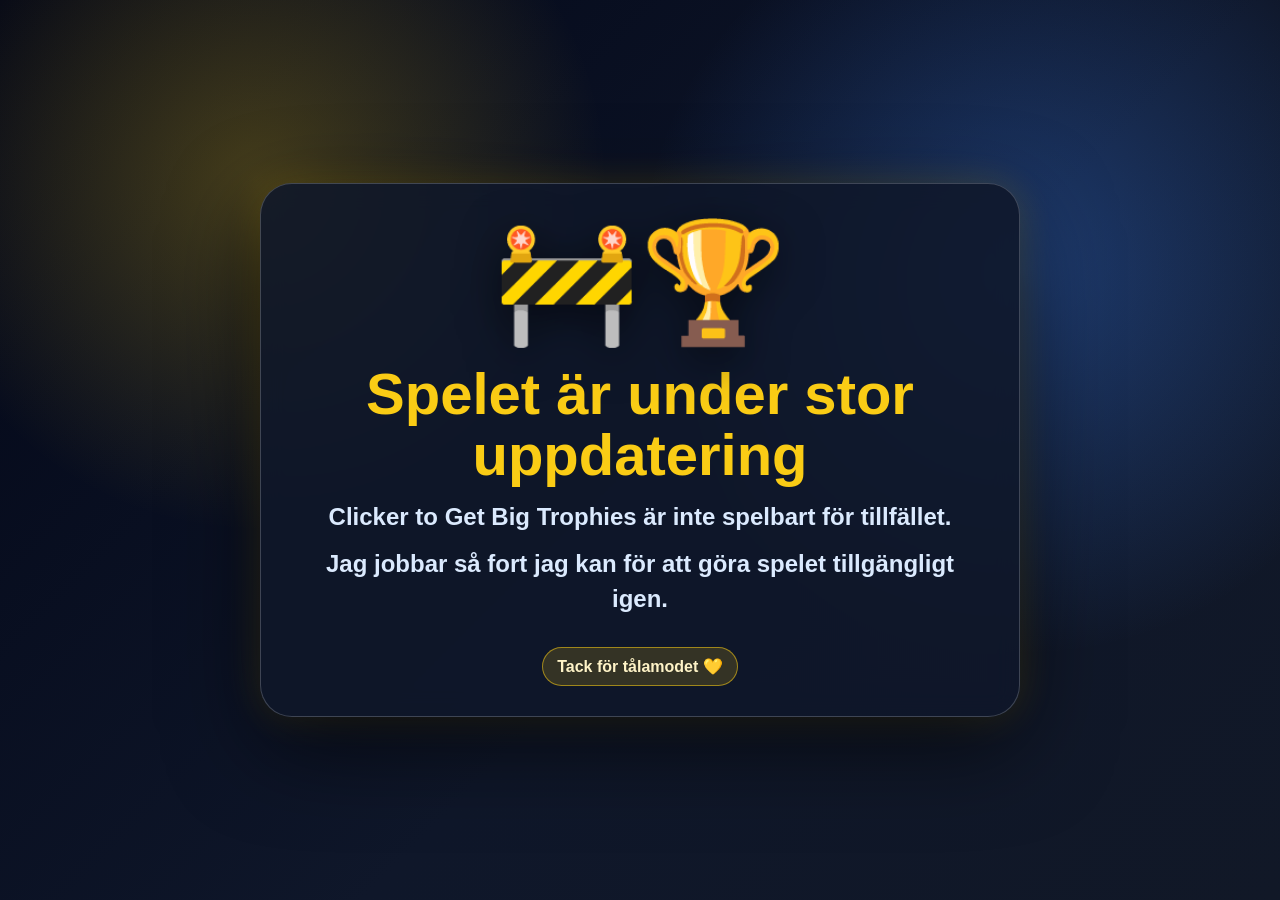
==== commit b86025ab: "Add files via upload" ====
--- a/index-1.html
+++ b/index-1.html
@@ -4,7 +4,7 @@
 <head>
 <meta charset="UTF-8">
 <meta name="viewport" content="width=device-width, initial-scale=1.0">
-<title>Clicker to get big trophies - Beta 83</title>
+<title>Clicker to get big trophies - Beta 85</title>
 <meta name="theme-color" content="#1e40af">
 <meta name="mobile-web-app-capable" content="yes">
 <meta name="apple-mobile-web-app-capable" content="yes">
@@ -23,9 +23,9 @@
     radial-gradient(circle at 80% 30%,rgba(99,102,241,.28),transparent 30%),
     linear-gradient(135deg,#0f172a,#1e293b 55%,#111827);
 }
-.screen{position:fixed;inset:0;display:flex;align-items:center;justify-content:center;padding:18px}
+.screen{position:fixed;inset:0;display:flex;align-items:center;justify-content:center;padding:88px 18px 18px}
 .panel{
-  width:min(960px,94vw);max-height:92vh;overflow:auto;background:rgba(15,23,42,.80);
+  width:min(960px,94vw);max-height:calc(100vh - 112px);overflow:auto;background:rgba(15,23,42,.80);
   border:1px solid rgba(255,255,255,.18);border-radius:26px;padding:24px;
   box-shadow:0 26px 80px rgba(0,0,0,.48);text-align:center;backdrop-filter:blur(10px)
 }
@@ -45,9 +45,9 @@
 .red{background:linear-gradient(#fb7185,#be123c);color:white}
 .dark{background:#24344f;color:white;border:1px solid rgba(255,255,255,.15)}
 #gameScreen,#trophyScreen,#aboutScreen,#clickUpgradeScreen,#pointUpgradeScreen,#resetScreen,#prestigeHallScreen,#exclusiveSeriesScreen,#perkScreen,#settingsScreen,#changelogScreen,#themeScreen{display:none}
-.topbar{position:absolute;top:14px;left:14px;right:14px;display:flex;justify-content:space-between;gap:10px;z-index:5}
-.topbar .rightBtns{display:flex;gap:8px;flex-wrap:wrap;justify-content:flex-end}
-.smallBtn{padding:10px 13px;font-size:14px;border-radius:14px}
+.topbar{position:absolute;top:14px;left:14px;right:14px;display:flex;justify-content:space-between;align-items:flex-start;gap:10px;z-index:20;pointer-events:none}
+.topbar .rightBtns{display:flex;gap:8px;flex-wrap:wrap;justify-content:flex-end;pointer-events:auto}
+.smallBtn{padding:10px 13px;font-size:14px;border-radius:14px;pointer-events:auto}
 .stats{display:grid;grid-template-columns:repeat(auto-fit,minmax(145px,1fr));gap:12px;margin:18px 0}
 .stat{background:rgba(255,255,255,.08);border:1px solid rgba(255,255,255,.14);border-radius:18px;padding:14px}
 .stat b{display:block;font-size:26px;color:#facc15;margin-top:4px;word-break:break-word;overflow-wrap:anywhere}
@@ -73,6 +73,16 @@
   .clickButton{width:min(320px,72vw);height:min(320px,72vw);font-size:clamp(78px,22vw,126px)}
 }
 @media(max-width:420px){.sideStats{grid-template-columns:1fr}}
+#menuScreen{padding:18px}
+@media(max-width:760px){
+  .screen{padding:76px 12px 12px}
+  .panel{max-height:calc(100vh - 92px);padding:18px}
+  .topbar{top:10px;left:10px;right:10px;gap:6px}
+  .smallBtn{padding:9px 10px;font-size:13px;border-radius:13px}
+  #gameScreen .rightBtns{gap:6px;flex-wrap:nowrap}
+  #gameScreen .rightBtns .smallBtn{padding:9px 9px;font-size:12px}
+}
+
 .clickButton:active{transform:scale(.96) translateY(5px);box-shadow:0 10px 0 #713f12,0 0 44px rgba(250,204,21,.42);filter:brightness(1.08)}
 .pop{position:fixed;pointer-events:none;font-weight:900;color:#fef3c7;text-shadow:0 3px 8px #000;animation:floatUp .8s ease-out forwards;z-index:99}
 @keyframes floatUp{from{opacity:1;transform:translate(-50%,-50%) scale(1)}to{opacity:0;transform:translate(-50%,-130%) scale(1.35)}}
@@ -324,7 +334,9 @@
 #resetScreen .rightBtns,
 #perkScreen .rightBtns,
 #settingsScreen .rightBtns,
-#changelogScreen .rightBtns{
+#changelogScreen .rightBtns,
+#clickUpgradeScreen .rightBtns,
+#pointUpgradeScreen .rightBtns{
   display:none!important;
 }
 #trophyScreen .topbar,
@@ -334,7 +346,9 @@
 #resetScreen .topbar,
 #perkScreen .topbar,
 #settingsScreen .topbar,
-#changelogScreen .topbar{
+#changelogScreen .topbar,
+#clickUpgradeScreen .topbar,
+#pointUpgradeScreen .topbar{
   justify-content:flex-start;
 }
 
@@ -415,16 +429,47 @@
 
 
 
+
+/* Beta 85: Under stor uppdatering-skärm */
+.updateOverlay{
+  position:fixed;inset:0;z-index:999999;display:flex;align-items:center;justify-content:center;
+  padding:22px;text-align:center;background:
+    radial-gradient(circle at 20% 20%,rgba(250,204,21,.26),transparent 28%),
+    radial-gradient(circle at 80% 30%,rgba(59,130,246,.34),transparent 32%),
+    linear-gradient(135deg,#020617,#0f172a 58%,#111827);
+  color:white;overflow:auto;
+}
+.updateBox{
+  width:min(760px,94vw);border-radius:32px;padding:30px 24px;
+  background:rgba(15,23,42,.88);border:1px solid rgba(255,255,255,.20);
+  box-shadow:0 28px 90px rgba(0,0,0,.62),0 0 36px rgba(250,204,21,.18);
+  backdrop-filter:blur(12px);
+}
+.updateIcon{font-size:clamp(62px,17vw,118px);margin-bottom:12px;filter:drop-shadow(0 10px 22px rgba(0,0,0,.55))}
+.updateBox h1{font-size:clamp(30px,8vw,58px);line-height:1.05;margin:0 0 14px;color:#facc15}
+.updateBox p{font-size:clamp(17px,4.5vw,24px);line-height:1.45;margin:12px auto;color:#dbeafe;max-width:640px;font-weight:800}
+.updateBadge{display:inline-block;margin-top:18px;padding:9px 14px;border-radius:999px;background:rgba(250,204,21,.16);border:1px solid rgba(250,204,21,.55);color:#fef3c7;font-weight:900}
+
 </style>
 </head>
 <body>
+<div class="updateOverlay" role="status" aria-live="polite">
+  <div class="updateBox">
+    <div class="updateIcon">🚧🏆</div>
+    <h1>Spelet är under stor uppdatering</h1>
+    <p>Clicker to Get Big Trophies är inte spelbart för tillfället.</p>
+    <p>Jag jobbar så fort jag kan för att göra spelet tillgängligt igen.</p>
+    <span class="updateBadge">Tack för tålamodet 💛</span>
+  </div>
+</div>
+
 
 <section id="menuScreen" class="screen">
   <div class="panel">
     <div class="logo">🏆</div>
     <h1>Clicker to get big trophies</h1>
     <div class="tagrow">
-      <span class="tag">Beta 83</span>
+      <span class="tag">Beta 84</span>
       <span class="tag">Prestige</span>
       <span class="tag">Auto Packs</span>
       <span class="tag">Trophy-menyn</span>
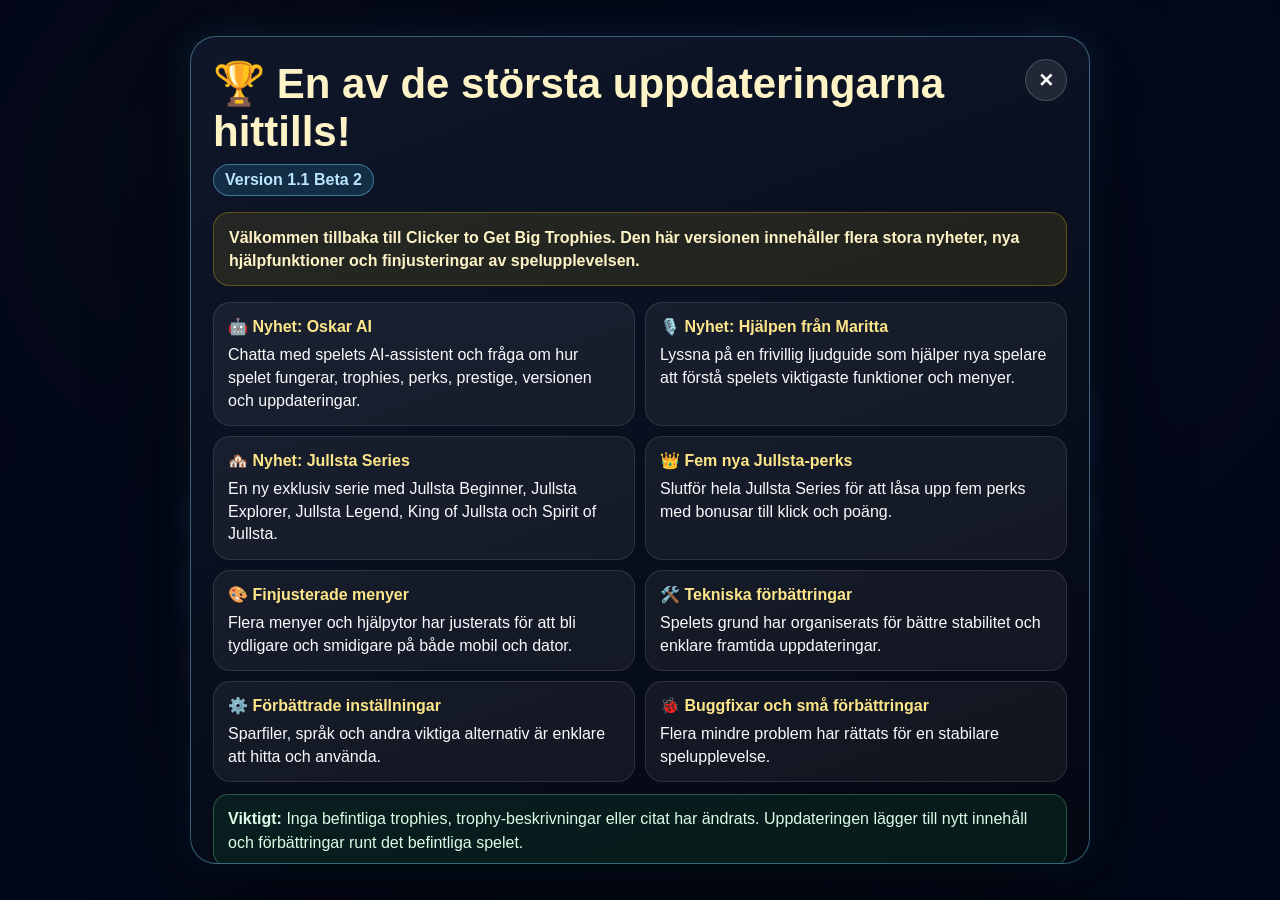
==== commit b6d215b8: "Add files via upload" ====
--- a/index-1.html
+++ b/index-1.html
@@ -1,19 +1,20 @@
 
 <!DOCTYPE html>
+<!-- Komplett enfilsversion: kod, design, profilbild, teman och röster är inbyggda. -->
 <html lang="sv">
 <head>
 <meta charset="UTF-8">
 <meta name="viewport" content="width=device-width, initial-scale=1.0">
-<title>Clicker to get big trophies - Beta 85</title>
+<title>Clicker to get big trophies - Version 1.1 Beta 2</title>
 <meta name="theme-color" content="#1e40af">
 <meta name="mobile-web-app-capable" content="yes">
 <meta name="apple-mobile-web-app-capable" content="yes">
 <meta name="apple-mobile-web-app-status-bar-style" content="black-translucent">
 <meta name="apple-mobile-web-app-title" content="Big Trophies">
-<link rel="icon" type="image/png" sizes="32x32" href="favicon-32.png">
-<link rel="icon" type="image/png" sizes="192x192" href="icon-192.png">
-<link rel="apple-touch-icon" href="icon-192.png">
-<link rel="manifest" href="manifest.json">
+<link id="appFavicon32" rel="icon" type="image/png" sizes="32x32">
+<link id="appFavicon192" rel="icon" type="image/png" sizes="192x192">
+<link id="appAppleIcon" rel="apple-touch-icon">
+<link id="appManifest" rel="manifest">
 <style>
 *{box-sizing:border-box;-webkit-tap-highlight-color:transparent}
 html,body{margin:0;width:100%;height:100%;overflow:hidden;font-family:Arial,Helvetica,sans-serif;background:#111827;color:white;user-select:none}
@@ -44,7 +45,7 @@
 .purple{background:linear-gradient(#c084fc,#7c3aed);color:white}
 .red{background:linear-gradient(#fb7185,#be123c);color:white}
 .dark{background:#24344f;color:white;border:1px solid rgba(255,255,255,.15)}
-#gameScreen,#trophyScreen,#aboutScreen,#clickUpgradeScreen,#pointUpgradeScreen,#resetScreen,#prestigeHallScreen,#exclusiveSeriesScreen,#perkScreen,#settingsScreen,#changelogScreen,#themeScreen{display:none}
+#gameScreen,#trophyScreen,#aboutScreen,#clickUpgradeScreen,#pointUpgradeScreen,#resetScreen,#prestigeHallScreen,#exclusiveSeriesScreen,#perkScreen,#settingsScreen,#changelogScreen,#themeScreen,#oskarAiScreen{display:none}
 .topbar{position:absolute;top:14px;left:14px;right:14px;display:flex;justify-content:space-between;align-items:flex-start;gap:10px;z-index:20;pointer-events:none}
 .topbar .rightBtns{display:flex;gap:8px;flex-wrap:wrap;justify-content:flex-end;pointer-events:auto}
 .smallBtn{padding:10px 13px;font-size:14px;border-radius:14px;pointer-events:auto}
@@ -87,7 +88,7 @@
 .pop{position:fixed;pointer-events:none;font-weight:900;color:#fef3c7;text-shadow:0 3px 8px #000;animation:floatUp .8s ease-out forwards;z-index:99}
 @keyframes floatUp{from{opacity:1;transform:translate(-50%,-50%) scale(1)}to{opacity:0;transform:translate(-50%,-130%) scale(1.35)}}
 .grid{display:grid;grid-template-columns:repeat(auto-fit,minmax(185px,1fr));gap:12px;margin-top:18px}
-.card{padding:16px;border-radius:18px;background:rgba(255,255,255,.08);border:1px solid rgba(255,255,255,.14)}
+.card{padding:12px;border-radius:18px;background:rgba(255,255,255,.08);border:1px solid rgba(255,255,255,.14)}
 .card .icon{font-size:44px;margin-bottom:6px}
 .locked{opacity:.42;filter:grayscale(.8)}
 .unlocked{border-color:rgba(250,204,21,.7);background:rgba(250,204,21,.15);box-shadow:0 0 24px rgba(250,204,21,.16)}
@@ -107,7 +108,7 @@
 .upgradeInfo small{color:#dbeafe;line-height:1.35}
 .cost{color:#facc15;font-weight:900}
 .count{color:#86efac;font-weight:900}
-.warning{border:1px solid rgba(251,113,133,.6);background:rgba(127,29,29,.28);border-radius:18px;padding:16px;margin-top:16px}
+.warning{border:1px solid rgba(251,113,133,.6);background:rgba(127,29,29,.28);border-radius:18px;padding:12px;margin-top:16px}
 
 .prestigeCard{position:relative;overflow:hidden}
 .prestigeLocked{opacity:.55;filter:grayscale(1);background:rgba(80,80,80,.18)!important;border-color:#777!important;box-shadow:none!important}
@@ -336,7 +337,8 @@
 #settingsScreen .rightBtns,
 #changelogScreen .rightBtns,
 #clickUpgradeScreen .rightBtns,
-#pointUpgradeScreen .rightBtns{
+#pointUpgradeScreen .rightBtns,
+#oskarAiScreen .rightBtns{
   display:none!important;
 }
 #trophyScreen .topbar,
@@ -348,7 +350,8 @@
 #settingsScreen .topbar,
 #changelogScreen .topbar,
 #clickUpgradeScreen .topbar,
-#pointUpgradeScreen .topbar{
+#pointUpgradeScreen .topbar,
+#oskarAiScreen .topbar{
   justify-content:flex-start;
 }
 
@@ -362,7 +365,7 @@
 .seriesProgress{font-size:13px;color:#dbeafe;margin-top:4px;font-weight:800}
 .completeBadge{display:inline-block;margin-top:8px;padding:5px 10px;border-radius:999px;background:rgba(34,197,94,.24);border:1px solid rgba(134,239,172,.75);color:#dcfce7;font-weight:900;font-size:12px}
 .perkCard{border-color:rgba(250,204,21,.75)!important;background:linear-gradient(180deg,rgba(80,50,120,.28),rgba(20,20,35,.42))!important;box-shadow:0 0 24px rgba(250,204,21,.22)}
-.settingsBox{text-align:left;max-width:760px;margin:14px auto;padding:16px;border-radius:18px;background:rgba(0,0,0,.25);border:1px solid rgba(255,255,255,.16)}
+.settingsBox{text-align:left;max-width:760px;margin:14px auto;padding:12px;border-radius:18px;background:rgba(0,0,0,.25);border:1px solid rgba(255,255,255,.16)}
 textarea.saveBox{width:100%;min-height:110px;border-radius:14px;background:#0b1220;color:#dbeafe;border:1px solid rgba(255,255,255,.22);padding:12px;font-family:monospace}
 .settingsMenu{display:grid;grid-template-columns:repeat(auto-fit,minmax(210px,1fr));gap:12px;margin:16px 0}
 .settingsSection{display:none}
@@ -430,51 +433,277 @@
 
 
 
-/* Beta 85: Under stor uppdatering-skärm */
+/* Version 1.1 Beta: Oskar AI hjälpmeny */
+.aiBox{text-align:left;max-width:820px;margin:0 auto}
+.aiIntro{padding:14px 16px;border-radius:18px;background:rgba(250,204,21,.12);border:1px solid rgba(250,204,21,.35);color:#fef3c7;line-height:1.45;font-weight:800;margin:14px 0}
+.aiChat{min-height:260px;max-height:42vh;overflow:auto;padding:14px;border-radius:18px;background:rgba(0,0,0,.28);border:1px solid rgba(255,255,255,.16);display:flex;flex-direction:column;gap:10px;margin:14px 0}
+.aiMsg{padding:11px 13px;border-radius:16px;line-height:1.4;max-width:92%;border:1px solid rgba(255,255,255,.14);white-space:pre-wrap}
+.aiMsgText{white-space:pre-wrap}
+.aiMsgRead:disabled{opacity:.45;cursor:not-allowed}
+.aiUser{align-self:flex-end;background:rgba(59,130,246,.26);color:#dbeafe}
+.aiBot{align-self:flex-start;background:rgba(250,204,21,.14);color:#fff7c2}
+.aiQuick{display:flex;flex-wrap:wrap;gap:8px;margin:10px 0}
+.aiQuick button{box-shadow:none;padding:9px 11px;border-radius:999px;font-size:13px;background:rgba(255,255,255,.10);color:white;border:1px solid rgba(255,255,255,.20)}
+.aiVoiceRow{display:flex;flex-wrap:wrap;gap:8px;align-items:center;justify-content:space-between;margin:10px 0;padding:10px 12px;border-radius:16px;background:rgba(255,255,255,.08);border:1px solid rgba(255,255,255,.14);color:#dbeafe;font-weight:900}
+.aiVoiceRow small{color:#bfdbfe;font-weight:800}
+.aiVoiceToggle{box-shadow:none;padding:9px 11px;border-radius:999px;font-size:13px;background:rgba(250,204,21,.15);color:#fef3c7;border:1px solid rgba(250,204,21,.45)}
+.aiInputRow{display:flex;gap:10px;align-items:center}
+.aiInputRow input{flex:1;min-width:0;padding:14px 15px;border-radius:16px;border:1px solid rgba(255,255,255,.22);background:rgba(0,0,0,.30);color:white;font-size:16px;font-weight:800;outline:none}
+.aiInputRow button{padding:14px 16px}
+@media(max-width:520px){.aiInputRow{flex-direction:column}.aiInputRow input,.aiInputRow button{width:100%}.aiMsg{max-width:100%}}
+
+
+/* Marittas guide */
+.menuGuideButton{
+  width:100%;
+  margin:0 0 12px;
+  padding:13px 16px;
+  border-radius:16px;
+  border:1px solid rgba(253,224,71,.55);
+  background:linear-gradient(135deg,rgba(120,53,15,.96),rgba(180,83,9,.96));
+  color:#fff7d6;
+  font-size:15px;
+  font-weight:950;
+  box-shadow:0 10px 24px rgba(0,0,0,.25);
+}
+.menuGuideButton:hover{transform:translateY(-1px)}
+.marittaOverlay{
+  display:none;
+  position:fixed;
+  inset:0;
+  z-index:12000;
+  padding:18px;
+  background:rgba(3,7,18,.82);
+  backdrop-filter:blur(8px);
+  align-items:center;
+  justify-content:center;
+}
+.marittaOverlay.open{display:flex}
+ .marittaCard{
+  width:min(720px,100%);
+  max-height:min(92vh,760px);
+  overflow:auto;
+  border-radius:24px;
+  padding:12px;
+  color:#f8fafc;
+  background:linear-gradient(160deg,rgba(30,41,59,.98),rgba(15,23,42,.99));
+  border:1px solid rgba(253,224,71,.42);
+  box-shadow:0 28px 80px rgba(0,0,0,.55);
+}
+.marittaHeader{display:flex;align-items:flex-start;justify-content:space-between;gap:14px}
+.marittaTitle{margin:0;font-size:clamp(22px,4vw,30px)}
+.marittaSubtitle{margin:2px 0 8px;color:#fde68a;font-weight:850;font-size:14px}
+.marittaClose{
+  flex:0 0 auto;
+  width:42px;
+  height:42px;
+  padding:0;
+  border-radius:50%;
+  background:rgba(255,255,255,.09);
+  border:1px solid rgba(255,255,255,.18);
+  color:white;
+  font-size:20px;
+}
+.marittaText{
+  margin:18px 0;
+  padding:12px;
+  border-radius:18px;
+  background:rgba(255,255,255,.055);
+  border:1px solid rgba(255,255,255,.10);
+  line-height:1.45;font-size:14px;max-height:220px;overflow:auto;
+  color:#e2e8f0;
+}
+.marittaControls{display:flex;flex-wrap:wrap;gap:10px}
+.marittaControls button{flex:1 1 160px;font-size:14px;padding:8px 10px}
+.marittaProgressWrap{
+  margin-top:10px;
+  padding:13px 14px;
+  border-radius:16px;
+  background:rgba(0,0,0,.24);
+  border:1px solid rgba(255,255,255,.10);
+}
+.marittaProgress{
+  width:100%;
+  accent-color:#facc15;
+}
+.marittaTime{
+  display:flex;
+  justify-content:space-between;
+  margin-top:6px;
+  color:#cbd5e1;
+  font-size:13px;
+  font-weight:800;
+}
+.marittaStatus{
+  margin-top:12px;
+  min-height:21px;
+  color:#fde68a;
+  font-weight:850;
+}
+@media(max-width:520px){
+  .marittaCard{padding:17px;border-radius:20px}
+  .marittaControls{flex-direction:column}
+  .marittaControls button{width:100%}
+}
+
+
+.marittaPlayerRow{
+  display:grid;
+  grid-template-columns:auto minmax(220px,1fr);
+  align-items:center;
+  gap:12px;
+  margin:12px 0;
+}
+.marittaPlayerRow .marittaControls{
+  display:flex;
+  gap:8px;
+  flex-wrap:nowrap;
+}
+.marittaPlayerRow .marittaControls button{
+  flex:0 0 auto;
+  min-width:92px;
+  padding:8px 10px;
+  font-size:13px;
+}
+.marittaPlayerRow .marittaProgressWrap{
+  margin:0;
+  min-width:0;
+  padding:9px 11px;
+}
+.marittaText{
+  transition:max-height .25s ease;
+}
+.marittaTextCollapsed{
+  max-height:150px;
+  overflow-y:auto;
+  scrollbar-gutter:stable;
+}
+.marittaTextExpanded{
+  max-height:none;
+  overflow:visible;
+}
+.marittaExpandBtn{
+  width:100%;
+  margin-top:8px;
+  padding:8px 12px;
+  border-radius:12px;
+  font-size:13px;
+  font-weight:900;
+  background:rgba(255,255,255,.08);
+  border:1px solid rgba(255,255,255,.16);
+  color:#fde68a;
+}
+@media(max-width:620px){
+  .marittaPlayerRow{
+    grid-template-columns:1fr;
+  }
+  .marittaPlayerRow .marittaControls{
+    justify-content:center;
+  }
+  .marittaPlayerRow .marittaControls button{
+    flex:1 1 0;
+  }
+}
+
+
+.jullstaSeries{background:linear-gradient(145deg,rgba(22,101,52,.30),rgba(120,53,15,.28));border-color:rgba(134,239,172,.38)}
+.jullstaSeries .seriesLibraryBadge{background:rgba(34,197,94,.16);border-color:rgba(134,239,172,.42);color:#dcfce7}
+
+
+.jullstaPerkBadge{
+  display:inline-block;margin-top:8px;padding:4px 10px;border-radius:999px;
+  background:#14532d;color:#dcfce7;font-weight:bold;border:1px solid #86efac;
+}
+
+/* Version 1.1 Beta 2: uppdateringsruta */
 .updateOverlay{
-  position:fixed;inset:0;z-index:999999;display:flex;align-items:center;justify-content:center;
-  padding:22px;text-align:center;background:
-    radial-gradient(circle at 20% 20%,rgba(250,204,21,.26),transparent 28%),
-    radial-gradient(circle at 80% 30%,rgba(59,130,246,.34),transparent 32%),
-    linear-gradient(135deg,#020617,#0f172a 58%,#111827);
-  color:white;overflow:auto;
-}
-.updateBox{
-  width:min(760px,94vw);border-radius:32px;padding:30px 24px;
-  background:rgba(15,23,42,.88);border:1px solid rgba(255,255,255,.20);
-  box-shadow:0 28px 90px rgba(0,0,0,.62),0 0 36px rgba(250,204,21,.18);
-  backdrop-filter:blur(12px);
-}
-.updateIcon{font-size:clamp(62px,17vw,118px);margin-bottom:12px;filter:drop-shadow(0 10px 22px rgba(0,0,0,.55))}
-.updateBox h1{font-size:clamp(30px,8vw,58px);line-height:1.05;margin:0 0 14px;color:#facc15}
-.updateBox p{font-size:clamp(17px,4.5vw,24px);line-height:1.45;margin:12px auto;color:#dbeafe;max-width:640px;font-weight:800}
-.updateBadge{display:inline-block;margin-top:18px;padding:9px 14px;border-radius:999px;background:rgba(250,204,21,.16);border:1px solid rgba(250,204,21,.55);color:#fef3c7;font-weight:900}
+  display:none;position:fixed;inset:0;z-index:20000;padding:18px;
+  align-items:center;justify-content:center;background:rgba(2,6,23,.90);backdrop-filter:blur(10px)
+}
+.updateOverlay.open{display:flex}
+.updateCard{
+  width:min(900px,100%);max-height:92vh;overflow:auto;padding:22px;border-radius:26px;text-align:left;
+  color:#f8fafc;background:linear-gradient(160deg,rgba(15,23,42,.99),rgba(3,7,18,.99));
+  border:1px solid rgba(125,211,252,.42);box-shadow:0 30px 90px rgba(0,0,0,.66),0 0 34px rgba(56,189,248,.14)
+}
+.updateHeader{display:flex;align-items:flex-start;justify-content:space-between;gap:14px}
+.updateHeader h2{margin:0;font-size:clamp(26px,5vw,42px);color:#fef3c7}
+.updateVersion{display:inline-block;margin-top:8px;padding:6px 11px;border-radius:999px;background:rgba(56,189,248,.15);border:1px solid rgba(125,211,252,.45);color:#bae6fd;font-weight:900}
+.updateClose{width:42px;height:42px;padding:0;flex:0 0 auto;border-radius:50%;background:rgba(255,255,255,.09);border:1px solid rgba(255,255,255,.18);color:#fff;font-size:19px;box-shadow:none}
+.updateLead{margin:16px 0;padding:13px 15px;border-radius:16px;background:rgba(250,204,21,.10);border:1px solid rgba(250,204,21,.28);color:#fef3c7;font-weight:850;line-height:1.45}
+.updateGrid{display:grid;grid-template-columns:repeat(2,minmax(0,1fr));gap:10px}
+.updateItem{padding:13px 14px;border-radius:17px;background:rgba(255,255,255,.055);border:1px solid rgba(255,255,255,.11);line-height:1.42}
+.updateItem b{display:block;color:#fde68a;margin-bottom:5px;font-size:16px}
+.updateNote{margin-top:12px;padding:12px 14px;border-radius:15px;background:rgba(34,197,94,.10);border:1px solid rgba(134,239,172,.28);color:#dcfce7;line-height:1.45}
+.updateActions{display:flex;flex-wrap:wrap;gap:12px;align-items:center;justify-content:center;margin-top:18px}
+.updateActions label{display:flex;gap:8px;align-items:center;color:#dbeafe;font-weight:800}
+.updateActions input{width:18px;height:18px;accent-color:#22c55e}
+.updateMenuButton{background:linear-gradient(#67e8f9,#0ea5e9);color:#082f49}
+@media(max-width:700px){.updateGrid{grid-template-columns:1fr}.updateCard{padding:17px}}
 
 </style>
+
+<script>
+/* Inbyggda appikoner och manifest för enfilsversionen. */
+const CTGBT_ICON_32 = "[data-uri]";
+const CTGBT_ICON_192 = "[data-uri]";
+const CTGBT_ICON_512 = "[data-uri]